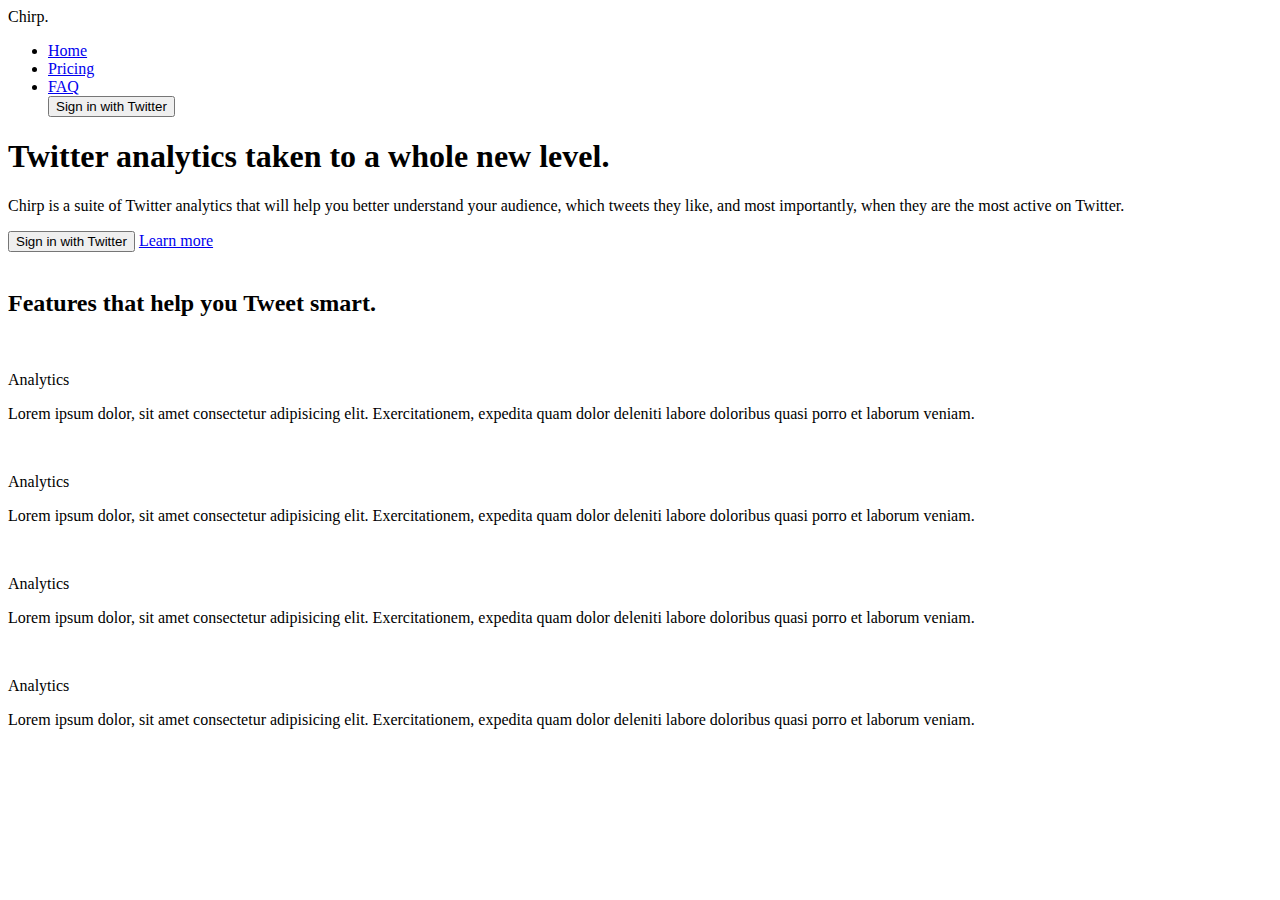
==== index.html @ ccde7029 "Added base html for header and first few sections." ====
<!DOCTYPE html>
<html lang="en">
  <head>
    <meta charset="UTF-8" />
    <meta http-equiv="X-UA-Compatible" content="IE=edge" />
    <meta name="viewport" content="width=device-width, initial-scale=1.0" />
    <title>Chirp</title>
  </head>
  <div>Chirp.</div>
  <header>
    <nav>
      <ul>
        <li><a href="#">Home</a></li>
        <li><a href="#">Pricing</a></li>
        <li><a href="#">FAQ</a></li>
        <button>Sign in with Twitter</button>
      </ul>
    </nav>
  </header>
  <body>
    <section>
      <div>
        <h1>Twitter analytics taken to a whole new level.</h1>
        <p>
          Chirp is a suite of Twitter analytics that will help you better
          understand your audience, which tweets they like, and most
          importantly, when they are the most active on Twitter.
        </p>
        <button>Sign in with Twitter</button>
        <a href="#">Learn more</a>
      </div>
      <img src="" alt="" />
    </section>
    <section>
      <h2>Features that help you Tweet smart.</h2>
      <div>
        <div>
          <img src="" alt="" />
          <p>Analytics</p>
          <p>
            Lorem ipsum dolor, sit amet consectetur adipisicing elit.
            Exercitationem, expedita quam dolor deleniti labore doloribus quasi
            porro et laborum veniam.
          </p>
        </div>
        <div>
          <img src="" alt="" />
          <p>Analytics</p>
          <p>
            Lorem ipsum dolor, sit amet consectetur adipisicing elit.
            Exercitationem, expedita quam dolor deleniti labore doloribus quasi
            porro et laborum veniam.
          </p>
        </div>
        <div>
          <img src="" alt="" />
          <p>Analytics</p>
          <p>
            Lorem ipsum dolor, sit amet consectetur adipisicing elit.
            Exercitationem, expedita quam dolor deleniti labore doloribus quasi
            porro et laborum veniam.
          </p>
        </div>
        <div>
          <img src="" alt="" />
          <p>Analytics</p>
          <p>
            Lorem ipsum dolor, sit amet consectetur adipisicing elit.
            Exercitationem, expedita quam dolor deleniti labore doloribus quasi
            porro et laborum veniam.
          </p>
        </div>
      </div>
    </section>
  </body>
</html>
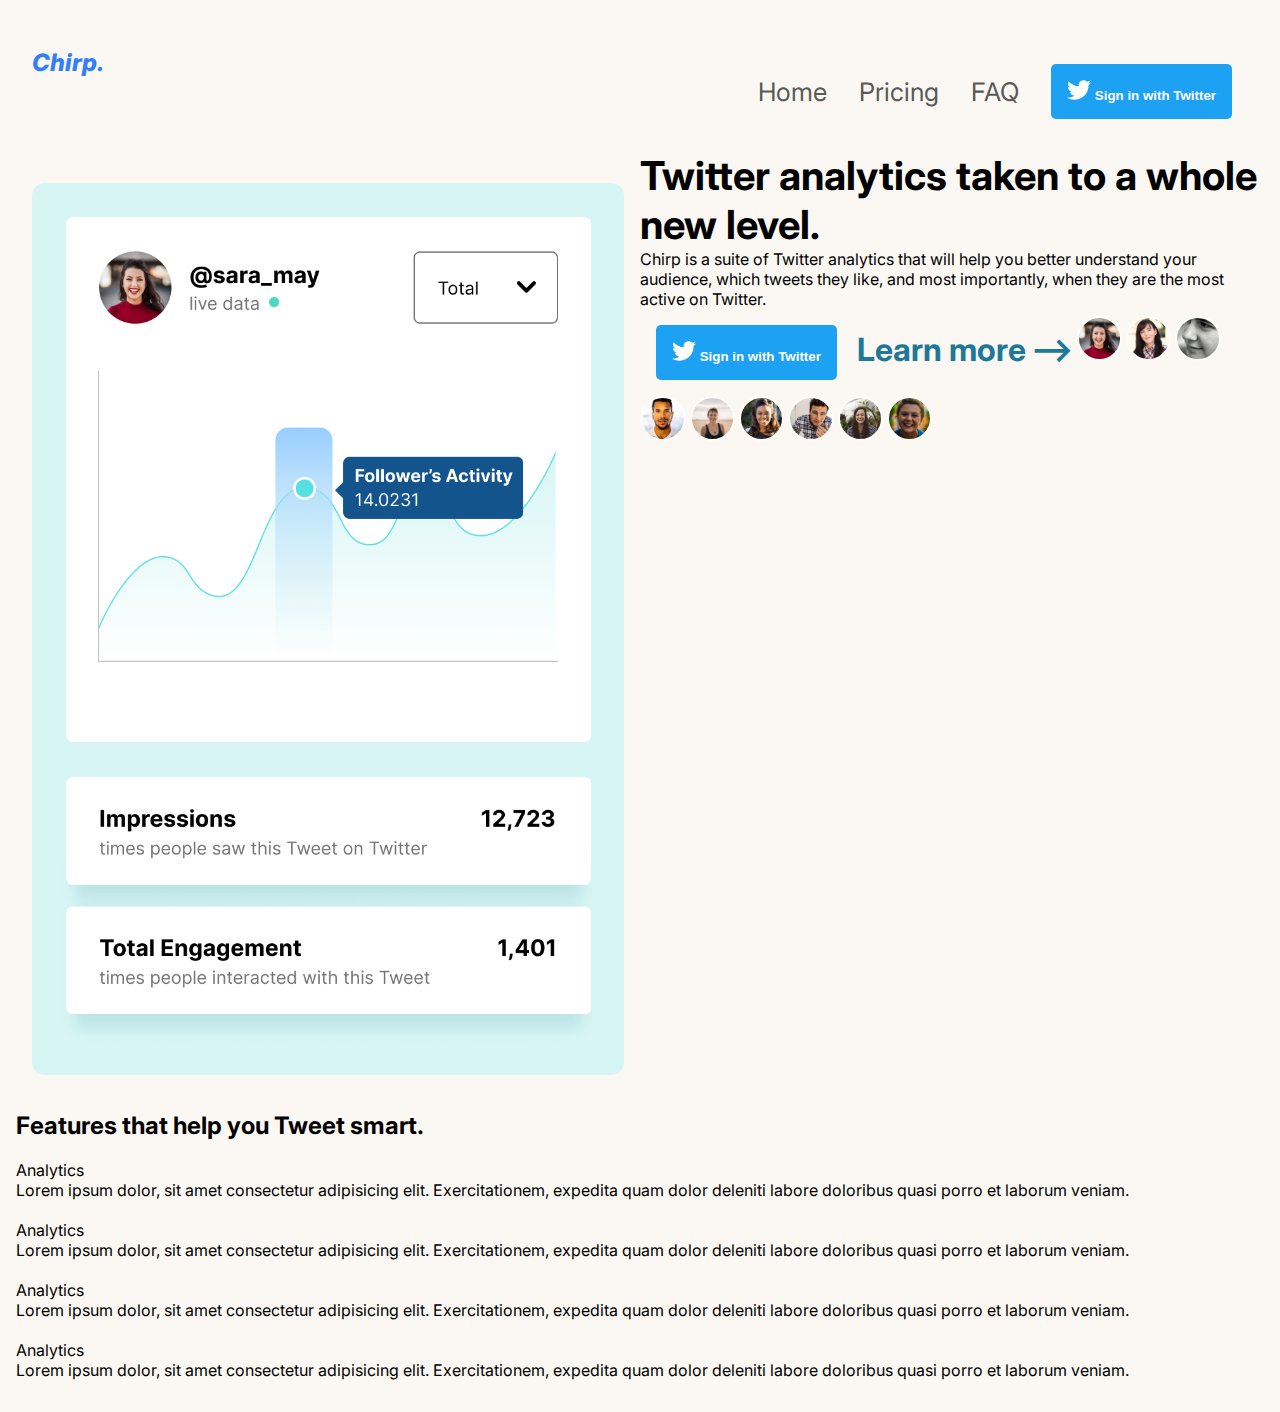
==== commit 362a3c43: "Added collapsible nav bar and some styling." ====
--- a/index.html
+++ b/index.html
@@ -5,31 +5,61 @@
     <meta http-equiv="X-UA-Compatible" content="IE=edge" />
     <meta name="viewport" content="width=device-width, initial-scale=1.0" />
     <title>Chirp</title>
+    <link rel="stylesheet" href="styles.css" />
+    <link rel="preconnect" href="https://fonts.googleapis.com" />
+    <link rel="preconnect" href="https://fonts.gstatic.com" crossorigin />
+    <link
+      href="https://fonts.googleapis.com/css2?family=Inter:wght@400;500;600&display=swap"
+      rel="stylesheet"
+    />
   </head>
-  <div>Chirp.</div>
-  <header>
-    <nav>
-      <ul>
-        <li><a href="#">Home</a></li>
-        <li><a href="#">Pricing</a></li>
-        <li><a href="#">FAQ</a></li>
-        <button>Sign in with Twitter</button>
-      </ul>
-    </nav>
-  </header>
   <body>
+    <header>
+      <nav class="nav collapsible">
+        <a class="nav__brand" href="/">Chirp.</a>
+        <svg class="icon nav__toggler">
+          <use xlink:href="images/sprite.svg#Hamburger Menu"></use>
+        </svg>
+        <ul class="list nav__list collapsible__content">
+          <li class="nav__item"><a href="#">Home</a></li>
+          <li class="nav__item"><a href="#">Pricing</a></li>
+          <li class="nav__item"><a href="#">FAQ</a></li>
+          <button class="btn">
+            <img src="images/Twitter.svg" alt="" /> Sign in with Twitter
+          </button>       
+      </nav>
+    </header>
     <section>
-      <div>
-        <h1>Twitter analytics taken to a whole new level.</h1>
-        <p>
-          Chirp is a suite of Twitter analytics that will help you better
-          understand your audience, which tweets they like, and most
-          importantly, when they are the most active on Twitter.
-        </p>
-        <button>Sign in with Twitter</button>
-        <a href="#">Learn more</a>
+      <div class="container grid grid--1x2">
+        <div>
+          <img
+            class="hero__image"
+            src="images/Hero Image (Desktop View).png"
+            alt=""
+          />
+        </div>
+        <div>
+          <h1>Twitter analytics taken to a whole new level.</h1>
+          <p>
+            Chirp is a suite of Twitter analytics that will help you better
+            understand your audience, which tweets they like, and most
+            importantly, when they are the most active on Twitter.
+          </p>
+          <button class="btn">
+            <img src="images/Twitter.svg" alt="" /> Sign in with Twitter
+          </button>
+          <a class="link-arrow" href="#">Learn more</a>
+          <img src="images/userAvatar01.svg" alt="">
+          <img src="images/userAvatar02.svg" alt="">
+          <img src="images/userAvatar03.svg" alt="">
+          <img src="images/userAvatar04.svg" alt="">
+          <img src="images/userAvatar05.svg" alt="">
+          <img src="images/userAvatar06.svg" alt="">
+          <img src="images/userAvatar07.svg" alt="">
+          <img src="images/userAvatar08.svg" alt="">
+          <img src="images/userAvatar09.svg" alt="">
+        </div>
       </div>
-      <img src="" alt="" />
     </section>
     <section>
       <h2>Features that help you Tweet smart.</h2>
@@ -72,5 +102,6 @@
         </div>
       </div>
     </section>
+    <script src="main.js"></script>
   </body>
 </html>
--- a/styles.css
+++ b/styles.css
@@ -0,0 +1,156 @@
+* {
+  margin: 0;
+  padding: 0;
+  box-sizing: border-box;
+}
+
+body {
+  font-family: 'Inter', sans-serif;
+  margin: 2rem 1rem;
+  background: #fbf8f3;
+}
+
+h1 {
+  font-size: 2.5rem;
+}
+
+a {
+  text-decoration: none;
+}
+
+.list {
+  list-style: none;
+}
+
+.btn {
+  border-radius: 5px;
+  border: 0;
+  cursor: pointer;
+  font-weight: 600;
+  margin: 1rem;
+  /* outline: 0; */
+  padding: 1rem;
+  /* text-align: center; */
+  background: #1da1f2;
+  color: white;
+  text-align: center;
+}
+
+.icon {
+  width: 40px;
+  height: 40px;
+}
+
+
+.grid {
+  display: grid;
+}
+
+@media screen and (min-width: 768px) {
+  .grid--1x2 {
+    grid-template-columns: repeat(2, 1fr);
+  }
+}
+
+@media screen and (min-width: 1024px) {
+  .grid--1x3 {
+    grid-template-columns: repeat(3, 1fr);
+  }
+}
+
+.nav {
+  display: flex;
+  justify-content: space-between;
+  flex-wrap: wrap;
+  padding: 1rem;
+}
+
+.nav__brand {
+  color: #3180f5;
+  font-style: oblique;
+  font-size: 1.5rem;
+  font-weight: 800;
+}
+
+.nav__list {
+  width: 100%;
+  margin: 0;
+  align-items: center;
+}
+
+.nav__item {
+  padding: 1rem;
+  border-bottom: 1px solid #595959;
+}
+
+.nav__item > a {
+  color: #595959;
+  transition: color 0.3s;
+}
+
+.nav__item > a:hover {
+  color: #000;
+}
+
+.nav__toggler {
+  transition: box-shadow 0.15s;
+  cursor: pointer;
+}
+
+/* .nav.collapsible--expanded .nav__toggler {
+  opacity: 1;
+  box-shadow: 0 0 0 3px #3180f5;
+  border-radius: 5px;
+} */
+
+.collapsible__content {
+  max-height: 0;
+  overflow: hidden;
+  opacity: 0;
+  transition: all 0.3s;
+}
+
+.collapsible--expanded .collapsible__content {
+  max-height: 100vh;
+  opacity: 1;
+}
+
+@media screen and (min-width: 768px) {
+  .nav__toggler {
+    display: none;
+  }
+
+  .nav__list {
+    width: auto;
+    display: flex;
+    font-size: 1.6rem;
+    max-height: 100%;
+    opacity: 1;
+  }
+
+  .nav__item {
+    border: 0;
+  }
+}
+
+.hero__image {
+  width: 100%;
+  margin: auto;
+  padding: 2rem 1rem;
+}
+
+.link-arrow {
+  color: #1f7898;
+  font-size: 2rem;
+  font-weight: bold;
+}
+
+.link-arrow::after {
+  content: "-->";
+  margin-left: 5px;
+  transition: margin 0.15s;
+}
+
+.link-arrow:hover::after {
+  margin-left: 10px;
+}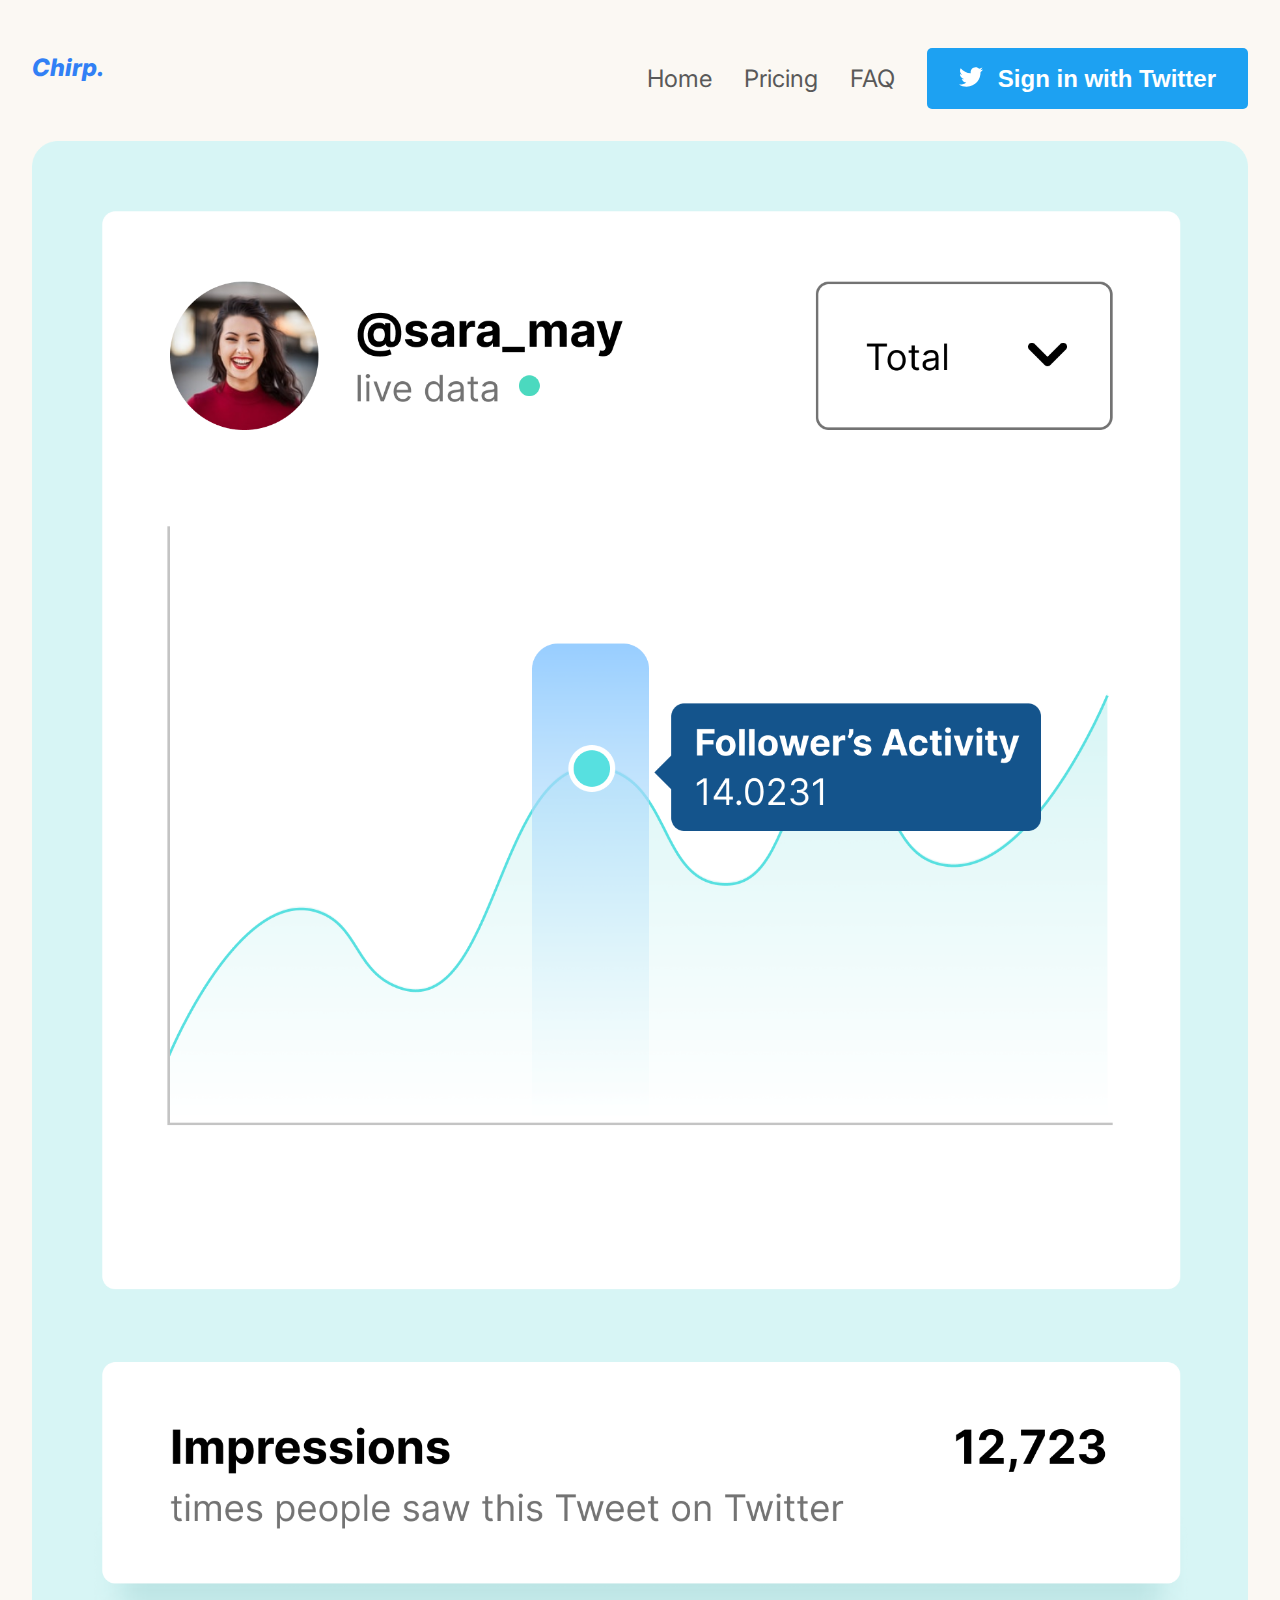
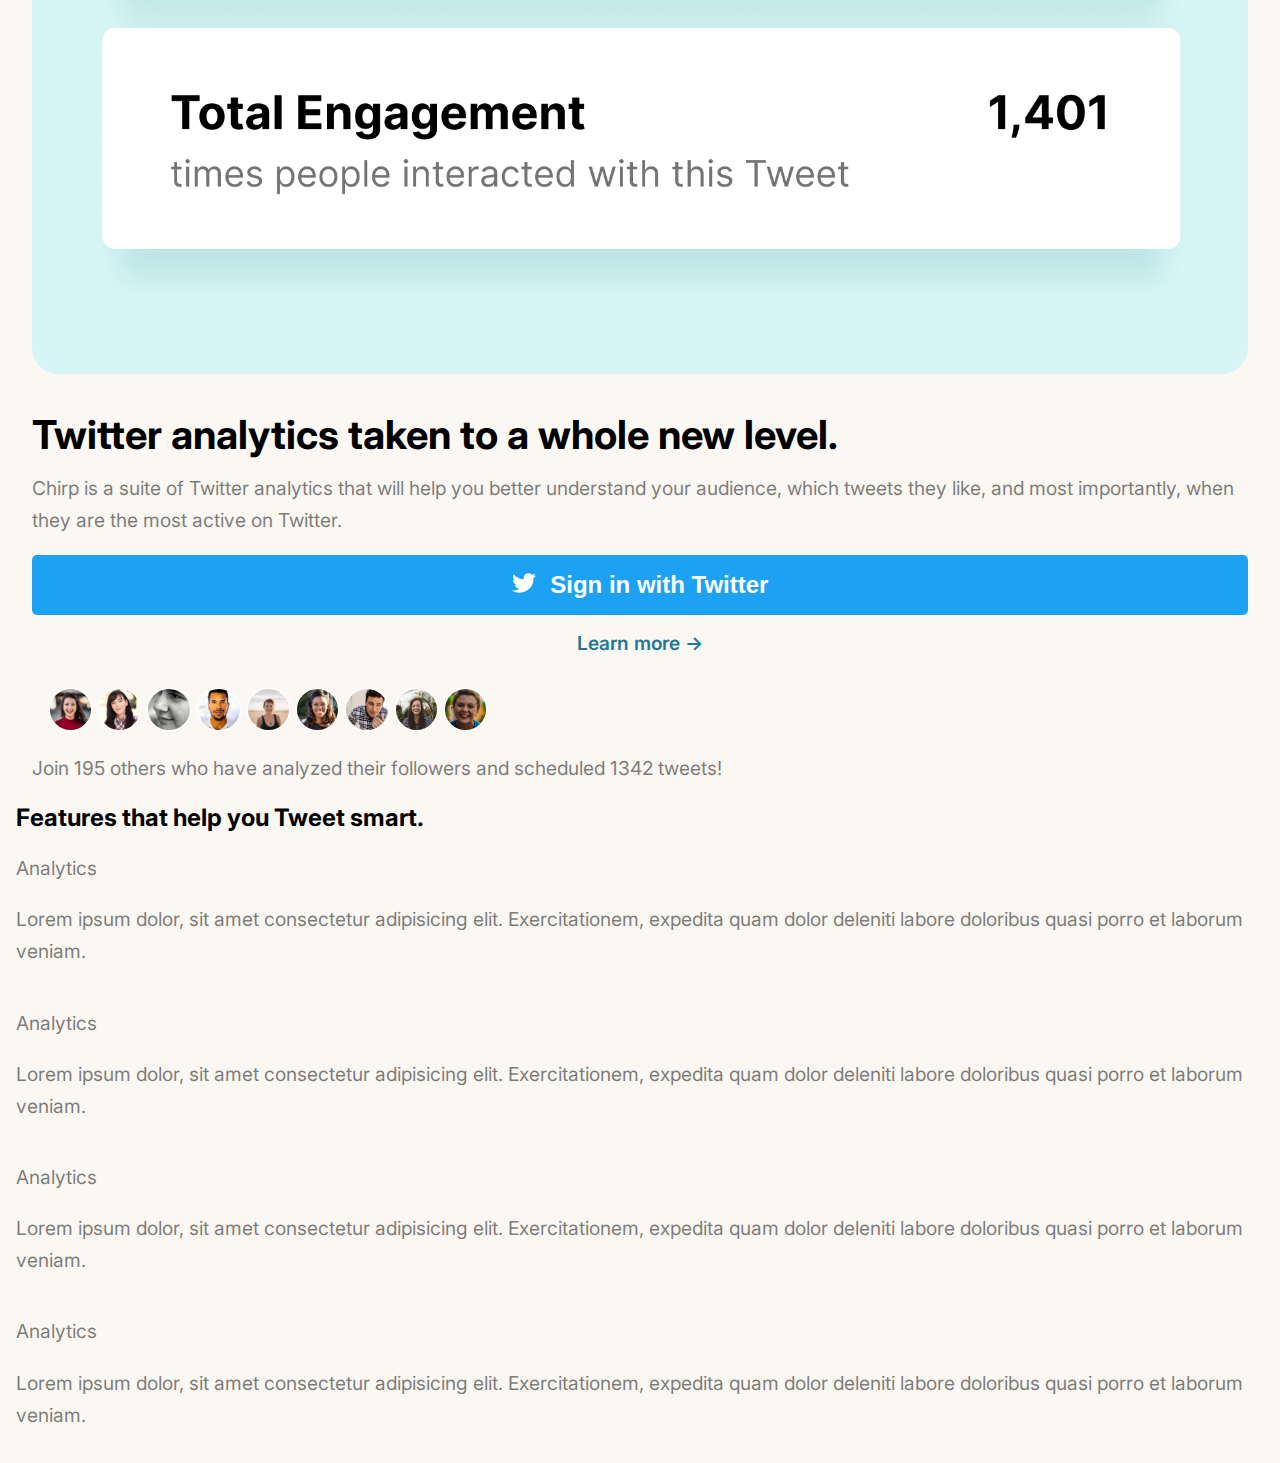
==== commit 8c1d1235: "first mobile sections" ====
--- a/index.html
+++ b/index.html
@@ -6,6 +6,7 @@
     <meta name="viewport" content="width=device-width, initial-scale=1.0" />
     <title>Chirp</title>
     <link rel="stylesheet" href="styles.css" />
+    <!-- <link rel="stylesheet" href="normalize.css"> -->
     <link rel="preconnect" href="https://fonts.googleapis.com" />
     <link rel="preconnect" href="https://fonts.gstatic.com" crossorigin />
     <link
@@ -24,41 +25,48 @@
           <li class="nav__item"><a href="#">Home</a></li>
           <li class="nav__item"><a href="#">Pricing</a></li>
           <li class="nav__item"><a href="#">FAQ</a></li>
-          <button class="btn">
-            <img src="images/Twitter.svg" alt="" /> Sign in with Twitter
-          </button>       
+          <button class="btn nav__button">
+            <img class="twitter__icon" src="images/Twitter.svg" alt="" />
+            Sign in with Twitter
+          </button>
+        </ul>
       </nav>
     </header>
     <section>
-      <div class="container grid grid--1x2">
-        <div>
+      <div class="container">
           <img
             class="hero__image"
             src="images/Hero Image (Desktop View).png"
             alt=""
           />
+        <h1 class="block__header">
+          Twitter analytics taken to a whole new level.
+        </h1>
+        <p>
+          Chirp is a suite of Twitter analytics that will help you better
+          understand your audience, which tweets they like, and most
+          importantly, when they are the most active on Twitter.
+        </p>
+        <button class="btn hero__button">
+          <img class="twitter__icon" src="images/Twitter.svg" alt="" /> Sign
+          in with Twitter
+        </button>
+        <a class="link-arrow" href="#">Learn more</a>
+        <div class="container">
+          <img src="images/userAvatar01.svg" alt="" />
+          <img src="images/userAvatar02.svg" alt="" />
+          <img src="images/userAvatar03.svg" alt="" />
+          <img src="images/userAvatar04.svg" alt="" />
+          <img src="images/userAvatar05.svg" alt="" />
+          <img src="images/userAvatar06.svg" alt="" />
+          <img src="images/userAvatar07.svg" alt="" />
+          <img src="images/userAvatar08.svg" alt="" />
+          <img src="images/userAvatar09.svg" alt="" />
         </div>
-        <div>
-          <h1>Twitter analytics taken to a whole new level.</h1>
-          <p>
-            Chirp is a suite of Twitter analytics that will help you better
-            understand your audience, which tweets they like, and most
-            importantly, when they are the most active on Twitter.
-          </p>
-          <button class="btn">
-            <img src="images/Twitter.svg" alt="" /> Sign in with Twitter
-          </button>
-          <a class="link-arrow" href="#">Learn more</a>
-          <img src="images/userAvatar01.svg" alt="">
-          <img src="images/userAvatar02.svg" alt="">
-          <img src="images/userAvatar03.svg" alt="">
-          <img src="images/userAvatar04.svg" alt="">
-          <img src="images/userAvatar05.svg" alt="">
-          <img src="images/userAvatar06.svg" alt="">
-          <img src="images/userAvatar07.svg" alt="">
-          <img src="images/userAvatar08.svg" alt="">
-          <img src="images/userAvatar09.svg" alt="">
-        </div>
+        <p>
+          Join 195 others who have analyzed their followers and scheduled 1342
+          tweets!
+        </p>
       </div>
     </section>
     <section>
--- a/styles.css
+++ b/styles.css
@@ -5,35 +5,55 @@
 }
 
 body {
-  font-family: 'Inter', sans-serif;
+  font-family: "Inter", sans-serif;
   margin: 2rem 1rem;
   background: #fbf8f3;
-}
-
-h1 {
-  font-size: 2.5rem;
 }
 
 a {
   text-decoration: none;
 }
 
-.list {
+li {
   list-style: none;
 }
+
+h1 {
+  font-size: 2.5rem;
+  margin: 2rem 0 0.8rem 0;
+}
+
+p {
+  font-size: 1.2rem;
+  line-height: 2rem;
+  opacity: 0.5;
+  margin-bottom: 1.2rem;
+}
+
 
 .btn {
   border-radius: 5px;
   border: 0;
   cursor: pointer;
   font-weight: 600;
-  margin: 1rem;
-  /* outline: 0; */
-  padding: 1rem;
-  /* text-align: center; */
+  padding: 1rem 2rem;
+  justify-self: center;
   background: #1da1f2;
   color: white;
-  text-align: center;
+  font-size: 1.5rem;
+}
+
+.nav__button {
+  margin: 2rem 0 0 0;
+}
+
+.hero__button {
+  width: 100%;
+  margin: 0 auto 1rem;
+}
+
+.twitter__icon {
+  margin-right: 0.5rem;
 }
 
 .icon {
@@ -41,12 +61,11 @@
   height: 40px;
 }
 
-
 .grid {
   display: grid;
 }
 
-@media screen and (min-width: 768px) {
+@media screen and (min-width: 770px) {
   .grid--1x2 {
     grid-template-columns: repeat(2, 1fr);
   }
@@ -62,23 +81,25 @@
   display: flex;
   justify-content: space-between;
   flex-wrap: wrap;
-  padding: 1rem;
+  padding: 1rem 1rem 0 1rem;
 }
 
 .nav__brand {
   color: #3180f5;
+  padding: 0.3rem 0rem;
   font-style: oblique;
   font-size: 1.5rem;
   font-weight: 800;
+  /* text-align: center; */
 }
 
 .nav__list {
   width: 100%;
-  margin: 0;
-  align-items: center;
+  text-align: center;
 }
 
 .nav__item {
+  font-size: 1.5rem;
   padding: 1rem;
   border-bottom: 1px solid #595959;
 }
@@ -95,13 +116,14 @@
 .nav__toggler {
   transition: box-shadow 0.15s;
   cursor: pointer;
+  margin-bottom: 1rem;
 }
 
-/* .nav.collapsible--expanded .nav__toggler {
+.nav.collapsible--expanded .nav__toggler {
   opacity: 1;
   box-shadow: 0 0 0 3px #3180f5;
   border-radius: 5px;
-} */
+}
 
 .collapsible__content {
   max-height: 0;
@@ -115,7 +137,11 @@
   opacity: 1;
 }
 
-@media screen and (min-width: 768px) {
+@media screen and (min-width: 800px) {
+  .nav__brand {
+    display: flex;
+  }
+
   .nav__toggler {
     display: none;
   }
@@ -131,26 +157,38 @@
   .nav__item {
     border: 0;
   }
+
+  .nav__button {
+    margin: 0 0 0 1rem;
+  }
+
 }
 
 .hero__image {
   width: 100%;
   margin: auto;
-  padding: 2rem 1rem;
+  /* padding: 1rem 0; */
 }
 
 .link-arrow {
+  display: block;
+  text-align: center;
+  margin-bottom: 2rem;
   color: #1f7898;
-  font-size: 2rem;
-  font-weight: bold;
+  font-size: 1.2rem;
+  font-weight: 600;
 }
 
 .link-arrow::after {
-  content: "-->";
+  content: "->";
   margin-left: 5px;
   transition: margin 0.15s;
 }
 
 .link-arrow:hover::after {
   margin-left: 10px;
+}
+
+.container {
+  margin: 2rem 1rem 1rem 1rem;
 }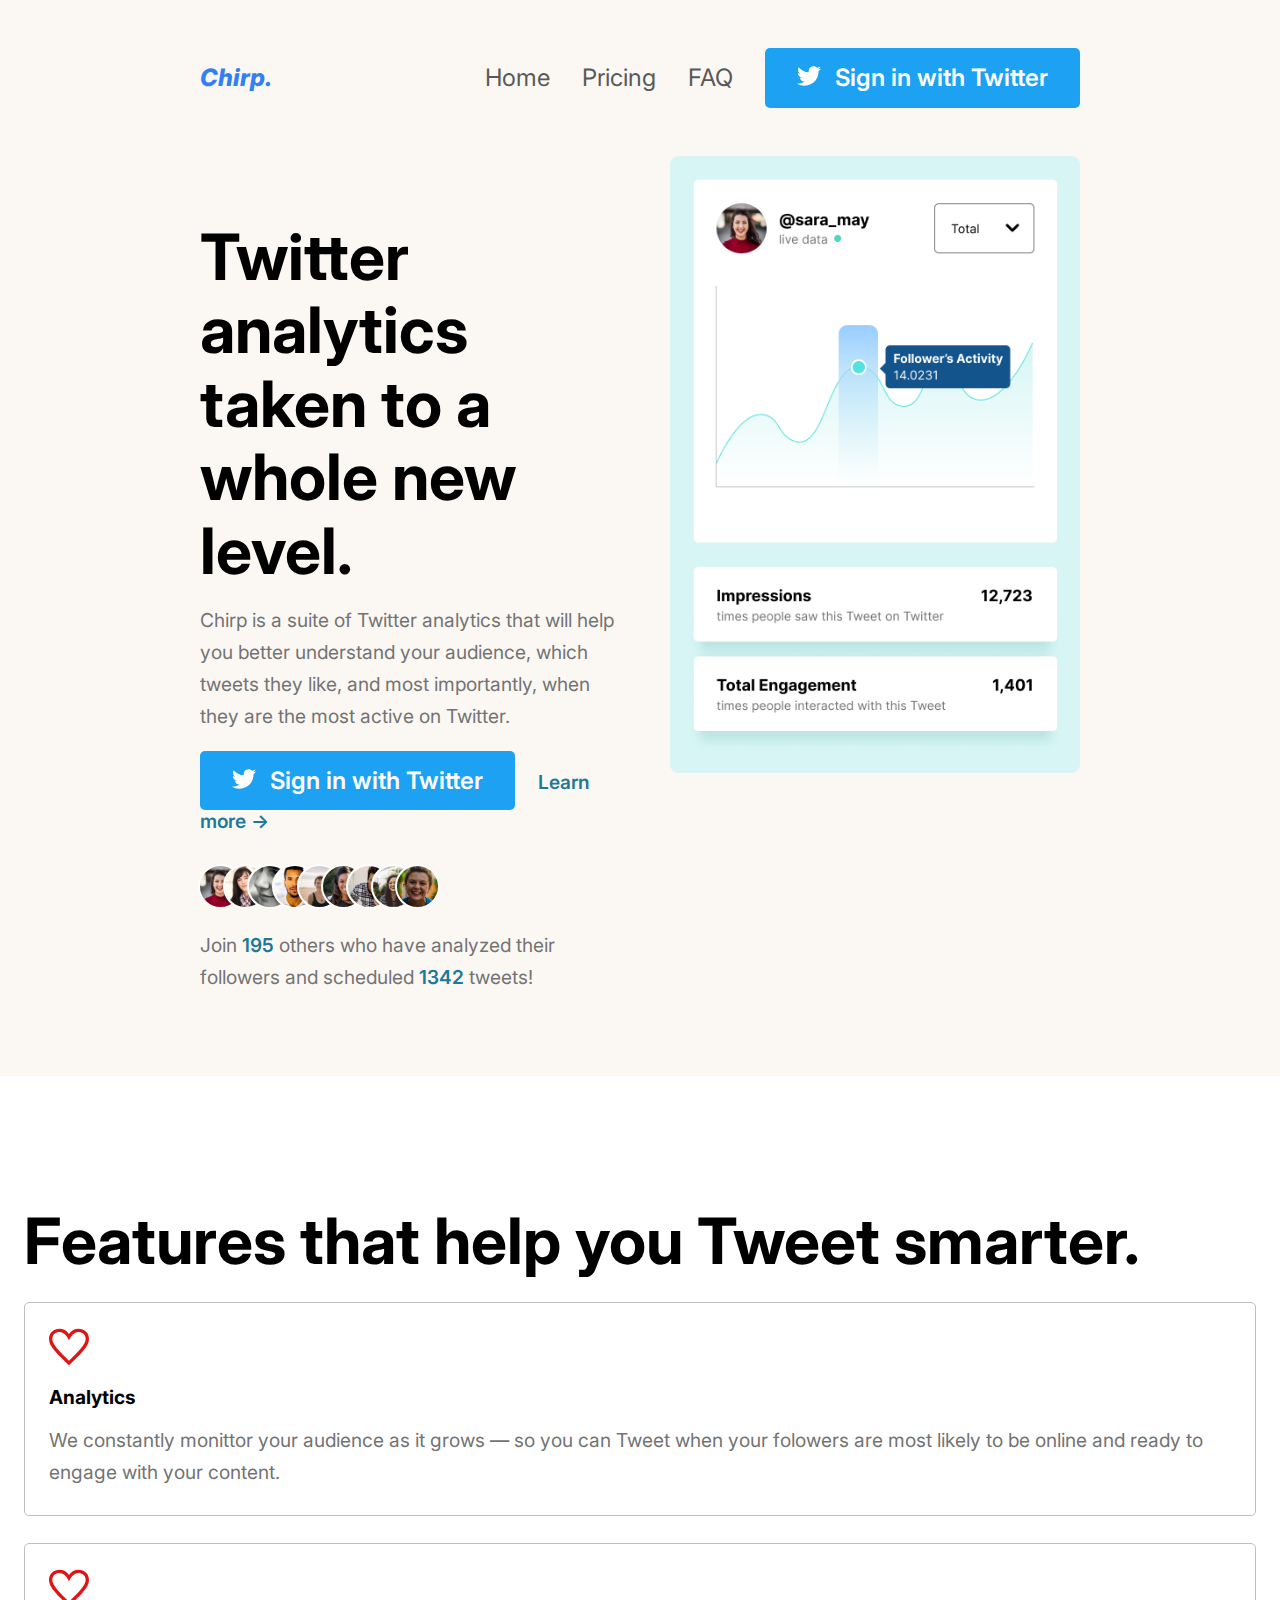
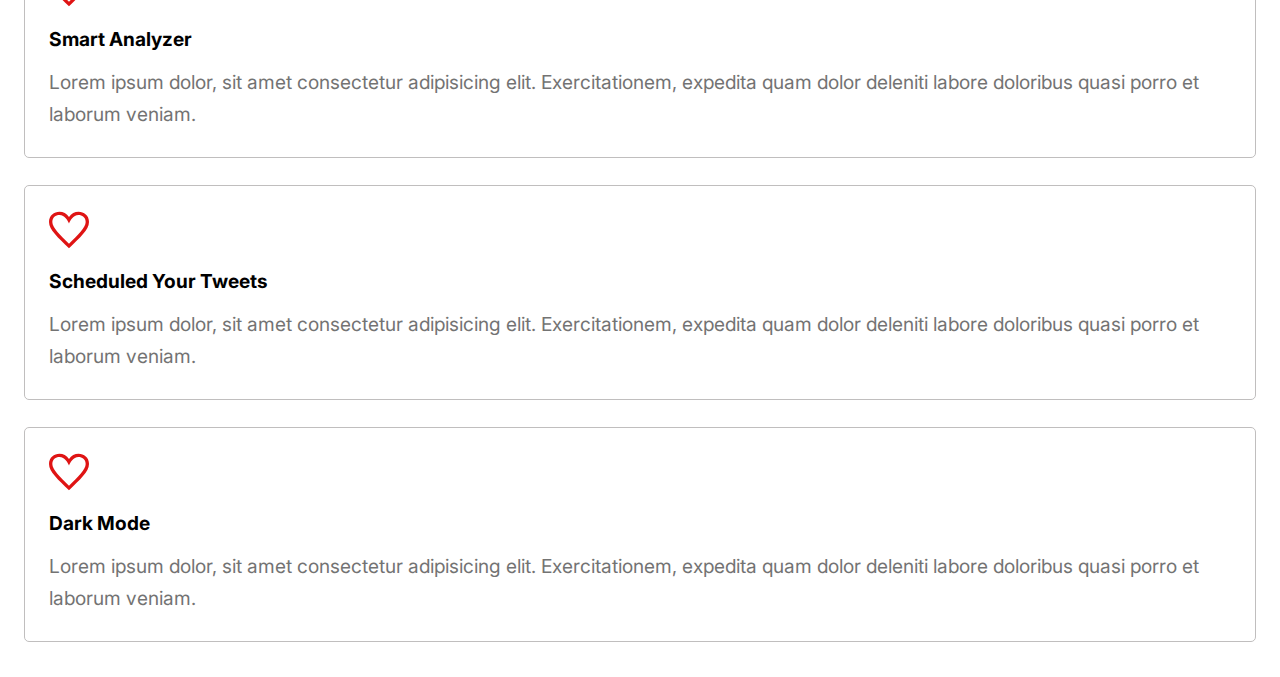
==== commit 14bfd13d: "updated desktop version" ====
--- a/index.html
+++ b/index.html
@@ -5,8 +5,8 @@
     <meta http-equiv="X-UA-Compatible" content="IE=edge" />
     <meta name="viewport" content="width=device-width, initial-scale=1.0" />
     <title>Chirp</title>
+    <link rel="stylesheet" href="normalize.css" />
     <link rel="stylesheet" href="styles.css" />
-    <!-- <link rel="stylesheet" href="normalize.css"> -->
     <link rel="preconnect" href="https://fonts.googleapis.com" />
     <link rel="preconnect" href="https://fonts.gstatic.com" crossorigin />
     <link
@@ -33,80 +33,83 @@
       </nav>
     </header>
     <section>
-      <div class="container">
-          <img
-            class="hero__image"
-            src="images/Hero Image (Desktop View).png"
-            alt=""
-          />
-        <h1 class="block__header">
-          Twitter analytics taken to a whole new level.
-        </h1>
-        <p>
-          Chirp is a suite of Twitter analytics that will help you better
-          understand your audience, which tweets they like, and most
-          importantly, when they are the most active on Twitter.
-        </p>
-        <button class="btn hero__button">
-          <img class="twitter__icon" src="images/Twitter.svg" alt="" /> Sign
-          in with Twitter
-        </button>
-        <a class="link-arrow" href="#">Learn more</a>
-        <div class="container">
-          <img src="images/userAvatar01.svg" alt="" />
-          <img src="images/userAvatar02.svg" alt="" />
-          <img src="images/userAvatar03.svg" alt="" />
-          <img src="images/userAvatar04.svg" alt="" />
-          <img src="images/userAvatar05.svg" alt="" />
-          <img src="images/userAvatar06.svg" alt="" />
-          <img src="images/userAvatar07.svg" alt="" />
-          <img src="images/userAvatar08.svg" alt="" />
-          <img src="images/userAvatar09.svg" alt="" />
+      <div class="container grid grid--1x2">
+        <img
+          class="hero__image"
+          src="images/Hero Image (Desktop View).png"
+          alt=""
+        />
+        <div class="features__text">
+          <h1>Twitter analytics taken to a whole new level.</h1>
+          <p>
+            Chirp is a suite of Twitter analytics that will help you better
+            understand your audience, which tweets they like, and most
+            importantly, when they are the most active on Twitter.
+          </p>
+          <button class="btn hero__button">
+            <img class="twitter__icon" src="images/Twitter.svg" alt="" /> Sign in
+            with Twitter
+          </button>
+          <a class="link-arrow" href="#">Learn more</a>
+          <div class="image__stack">
+            <div><img src="images/userAvatar01.svg" alt="" /></div>
+            <div><img src="images/userAvatar02.svg" alt="" /></div>
+            <div><img src="images/userAvatar03.svg" alt="" /></div>
+            <div><img src="images/userAvatar04.svg" alt="" /></div>
+            <div><img src="images/userAvatar05.svg" alt="" /></div>
+            <div><img src="images/userAvatar06.svg" alt="" /></div>
+            <div><img src="images/userAvatar07.svg" alt="" /></div>
+            <div><img src="images/userAvatar08.svg" alt="" /></div>
+            <div><img src="images/userAvatar09.svg" alt="" /></div>
+          </div>
+          <p>
+            Join <span id="bold-color">195</span> others who have analyzed their
+            followers and scheduled <span id="bold-color">1342</span>
+            tweets!
+          </p>
         </div>
-        <p>
-          Join 195 others who have analyzed their followers and scheduled 1342
-          tweets!
-        </p>
       </div>
     </section>
     <section>
-      <h2>Features that help you Tweet smart.</h2>
-      <div>
-        <div>
-          <img src="" alt="" />
-          <p>Analytics</p>
-          <p>
-            Lorem ipsum dolor, sit amet consectetur adipisicing elit.
-            Exercitationem, expedita quam dolor deleniti labore doloribus quasi
-            porro et laborum veniam.
-          </p>
-        </div>
-        <div>
-          <img src="" alt="" />
-          <p>Analytics</p>
-          <p>
-            Lorem ipsum dolor, sit amet consectetur adipisicing elit.
-            Exercitationem, expedita quam dolor deleniti labore doloribus quasi
-            porro et laborum veniam.
-          </p>
-        </div>
-        <div>
-          <img src="" alt="" />
-          <p>Analytics</p>
-          <p>
-            Lorem ipsum dolor, sit amet consectetur adipisicing elit.
-            Exercitationem, expedita quam dolor deleniti labore doloribus quasi
-            porro et laborum veniam.
-          </p>
-        </div>
-        <div>
-          <img src="" alt="" />
-          <p>Analytics</p>
-          <p>
-            Lorem ipsum dolor, sit amet consectetur adipisicing elit.
-            Exercitationem, expedita quam dolor deleniti labore doloribus quasi
-            porro et laborum veniam.
-          </p>
+      <div class="block--white">
+        <div class="container features__grid">
+          <h1>Features that help you Tweet smarter.</h1>
+          <div class="grid__item">
+            <img class="icon" src="images/Like.svg" alt="" />
+            <h2>Analytics</h2>
+            <p>
+              We constantly monittor your audience as it grows — so you can
+              Tweet when your folowers are most likely to be online and ready to
+              engage with your content.
+            </p>
+          </div>
+          <div class="grid__item">
+            <img class="icon" src="images/Like.svg" alt="" />
+            <h2>Smart Analyzer</h2>
+            <p>
+              Lorem ipsum dolor, sit amet consectetur adipisicing elit.
+              Exercitationem, expedita quam dolor deleniti labore doloribus
+              quasi porro et laborum veniam.
+            </p>
+          </div>
+          <div class="grid__item">
+            <img class="icon" src="images/Like.svg" alt="" />
+            <h2>Scheduled Your Tweets</h2>
+            <p>
+              Lorem ipsum dolor, sit amet consectetur adipisicing elit.
+              Exercitationem, expedita quam dolor deleniti labore doloribus
+              quasi porro et laborum veniam.
+            </p>
+          </div>
+          <div class="grid__item">
+            <img class="icon" src="images/Like.svg" alt="" />
+            <h2>Dark Mode</h2>
+            <p>
+              Lorem ipsum dolor, sit amet consectetur adipisicing elit.
+              Exercitationem, expedita quam dolor deleniti labore doloribus
+              quasi porro et laborum veniam.
+            </p>
+          </div>
         </div>
       </div>
     </section>
--- a/styles.css
+++ b/styles.css
@@ -6,7 +6,7 @@
 
 body {
   font-family: "Inter", sans-serif;
-  margin: 2rem 1rem;
+  padding: 2rem 1rem;
   background: #fbf8f3;
 }
 
@@ -20,16 +20,78 @@
 
 h1 {
   font-size: 2.5rem;
-  margin: 2rem 0 0.8rem 0;
+}
+
+h2 {
+  font-size: 1.2rem;
+  margin: 1rem 0;
 }
 
 p {
   font-size: 1.2rem;
   line-height: 2rem;
-  opacity: 0.5;
+  color: #737373;
   margin-bottom: 1.2rem;
 }
 
+.nav {
+  display: flex;
+  justify-content: space-between;
+  flex-wrap: wrap;
+  padding: 1rem 0.5rem 0 0.5rem;
+}
+
+.nav__brand {
+  color: #3180f5;
+  padding: 0.3rem 0rem;
+  font-style: oblique;
+  font-size: 1.5rem;
+  font-weight: 800;
+}
+
+.nav__list {
+  width: 100%;
+  text-align: center;
+}
+
+.nav__item {
+  font-size: 1.5rem;
+  padding: 1rem;
+  border-bottom: 1px solid #595959;
+}
+
+.nav__item > a {
+  color: #595959;
+  transition: color 0.3s;
+}
+
+.nav__item > a:hover {
+  color: #000;
+}
+
+.nav__toggler {
+  transition: box-shadow 0.15s;
+  cursor: pointer;
+  margin-bottom: 1rem;
+}
+
+.nav.collapsible--expanded .nav__toggler {
+  opacity: 1;
+  box-shadow: 0 0 0 3px #3180f5;
+  border-radius: 5px;
+}
+
+.collapsible__content {
+  max-height: 0;
+  overflow: hidden;
+  opacity: 0;
+  transition: all 0.3s;
+}
+
+.collapsible--expanded .collapsible__content {
+  max-height: 100vh;
+  opacity: 1;
+}
 
 .btn {
   border-radius: 5px;
@@ -47,11 +109,6 @@
   margin: 2rem 0 0 0;
 }
 
-.hero__button {
-  width: 100%;
-  margin: 0 auto 1rem;
-}
-
 .twitter__icon {
   margin-right: 0.5rem;
 }
@@ -61,85 +118,88 @@
   height: 40px;
 }
 
-.grid {
+.hero__image {
+  width: 100%;
+  margin-bottom: 1rem;
+}
+
+.hero__button {
+  width: 100%;
+}
+
+.link-arrow {
+  display: block;
+  text-align: center;
+  margin: 1.2rem;
+  color: #1f7898;
+  font-size: 1.2rem;
+  font-weight: 600;
+}
+
+.link-arrow::after {
+  content: "->";
+  margin-left: 5px;
+  transition: margin 0.15s;
+}
+
+.link-arrow:hover::after {
+  margin-left: 10px;
+}
+
+.container {
+  margin: 2rem 0.5rem;
+}
+
+.image__stack {
+  display: flex;
+  margin: 2rem 0 1rem 1.2rem;
+}
+
+.image__stack img {
+  margin-left: -1.3rem;
+}
+
+#bold-color {
+  font-weight: 600;
+  color: #1f7898;
+}
+
+.block--white {
+  background: white;
+  position:absolute;
+  left: 0;
+  right: 0;
+}
+
+.features__grid {
   display: grid;
-}
-
-@media screen and (min-width: 770px) {
-  .grid--1x2 {
-    grid-template-columns: repeat(2, 1fr);
-  }
-}
-
-@media screen and (min-width: 1024px) {
-  .grid--1x3 {
-    grid-template-columns: repeat(3, 1fr);
-  }
-}
-
-.nav {
-  display: flex;
-  justify-content: space-between;
-  flex-wrap: wrap;
-  padding: 1rem 1rem 0 1rem;
-}
-
-.nav__brand {
-  color: #3180f5;
-  padding: 0.3rem 0rem;
-  font-style: oblique;
-  font-size: 1.5rem;
-  font-weight: 800;
-  /* text-align: center; */
-}
-
-.nav__list {
-  width: 100%;
-  text-align: center;
-}
-
-.nav__item {
-  font-size: 1.5rem;
-  padding: 1rem;
-  border-bottom: 1px solid #595959;
-}
-
-.nav__item > a {
-  color: #595959;
-  transition: color 0.3s;
-}
-
-.nav__item > a:hover {
-  color: #000;
-}
-
-.nav__toggler {
-  transition: box-shadow 0.15s;
-  cursor: pointer;
-  margin-bottom: 1rem;
-}
-
-.nav.collapsible--expanded .nav__toggler {
-  opacity: 1;
-  box-shadow: 0 0 0 3px #3180f5;
+  margin: 3rem 1.5rem 1rem 1.5rem;
+}
+
+.grid__item {
+  border: 1px solid #c0bebe;
   border-radius: 5px;
-}
-
-.collapsible__content {
-  max-height: 0;
-  overflow: hidden;
-  opacity: 0;
-  transition: all 0.3s;
-}
-
-.collapsible--expanded .collapsible__content {
-  max-height: 100vh;
-  opacity: 1;
+  padding: 1.5rem;
+  padding-bottom: 0.5rem;
+  margin-top: 0.5rem;
+  margin-bottom: 1.2rem;
 }
 
 @media screen and (min-width: 800px) {
+  h1 {
+    margin-top: 5rem;
+    margin-bottom: 1rem;
+    font-size: 4rem;
+
+  }
+
+  body {
+    padding: 2rem 12rem;
+  }
+
   .nav__brand {
     display: flex;
+    padding-top: 1rem;
   }
 
   .nav__toggler {
@@ -159,36 +219,41 @@
   }
 
   .nav__button {
-    margin: 0 0 0 1rem;
-  }
-
-}
-
-.hero__image {
-  width: 100%;
-  margin: auto;
-  /* padding: 1rem 0; */
-}
-
-.link-arrow {
-  display: block;
-  text-align: center;
-  margin-bottom: 2rem;
-  color: #1f7898;
-  font-size: 1.2rem;
-  font-weight: 600;
-}
-
-.link-arrow::after {
-  content: "->";
-  margin-left: 5px;
-  transition: margin 0.15s;
-}
-
-.link-arrow:hover::after {
-  margin-left: 10px;
-}
-
-.container {
-  margin: 2rem 1rem 1rem 1rem;
-}+    margin: 0;
+    margin-left: 1rem;
+  }
+
+  .container {
+    display: grid;
+  }
+
+  .hero__image {
+    margin-top: 1rem;
+    grid-column: 2;
+    width: 32vw;
+    justify-self: right;
+  }
+
+  .grid--1x2 {
+    grid-template-columns: repeat(2, 1fr);
+  }
+
+  .features__text {
+    grid-row-start: 1;
+    padding-right: 1rem;
+  }
+
+  .hero__button {
+    width: auto;
+  }
+
+  .link-arrow {
+    display: inline;
+  }
+
+  .block--white {
+    margin-top: 2rem;
+  }
+  
+}
+
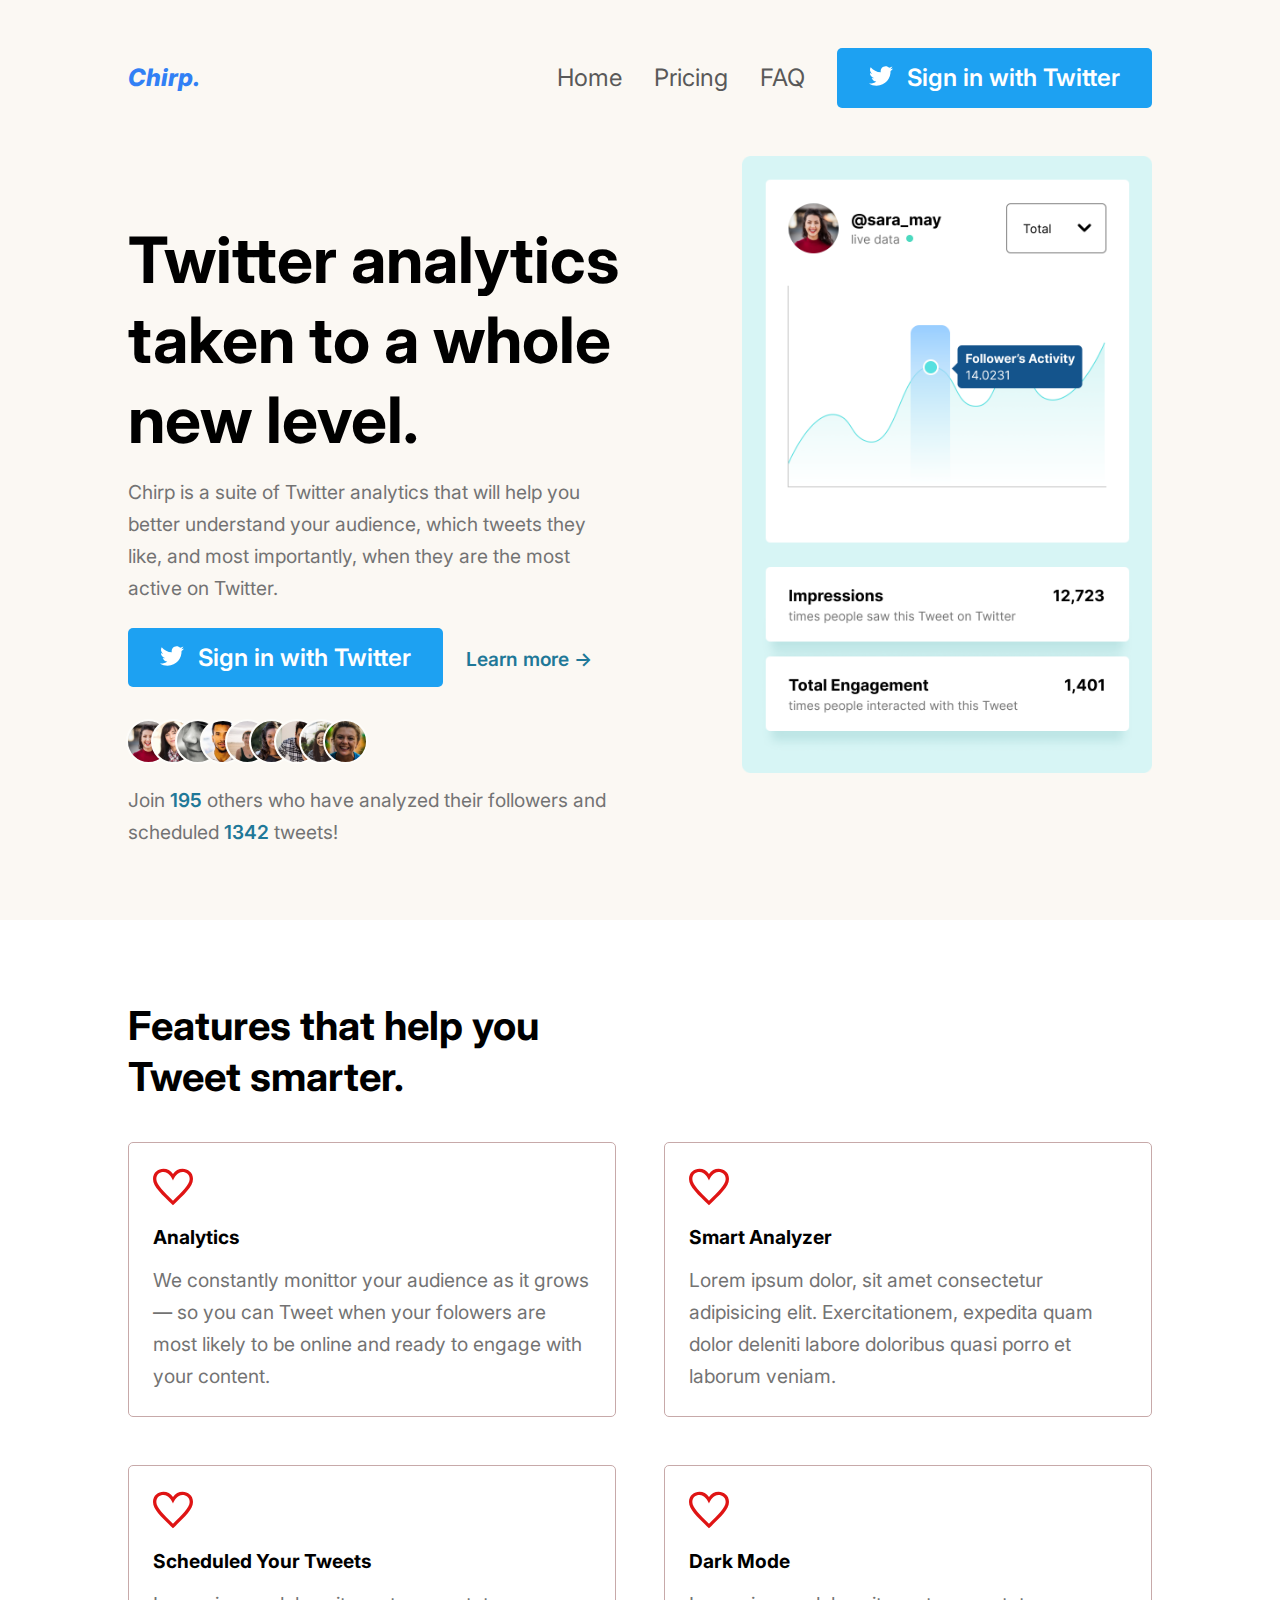
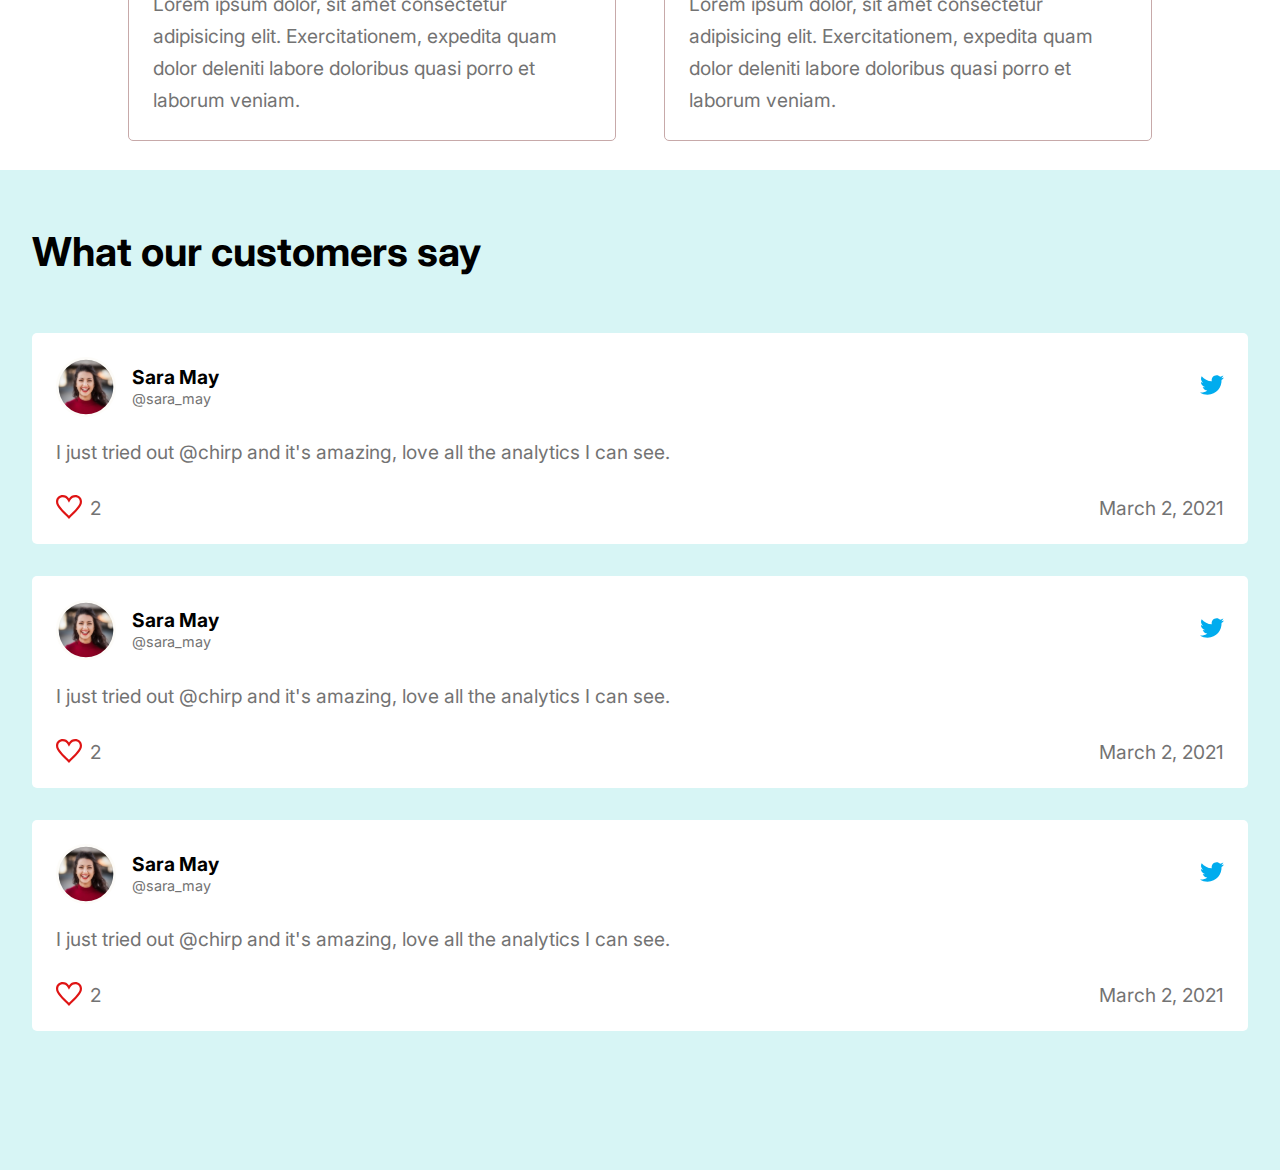
==== commit d8139007: "tweets worked out." ====
--- a/index.html
+++ b/index.html
@@ -33,22 +33,24 @@
       </nav>
     </header>
     <section>
-      <div class="container grid grid--1x2">
+      <div class="container grid--1x2">
         <img
           class="hero__image"
           src="images/Hero Image (Desktop View).png"
           alt=""
         />
-        <div class="features__text">
-          <h1>Twitter analytics taken to a whole new level.</h1>
+        <div class="hero__text">
+          <h1 class="hero__heading">
+            Twitter analytics taken to a whole new level.
+          </h1>
           <p>
             Chirp is a suite of Twitter analytics that will help you better
             understand your audience, which tweets they like, and most
             importantly, when they are the most active on Twitter.
           </p>
           <button class="btn hero__button">
-            <img class="twitter__icon" src="images/Twitter.svg" alt="" /> Sign in
-            with Twitter
+            <img class="twitter__icon" src="images/Twitter.svg" alt="" /> Sign
+            in with Twitter
           </button>
           <a class="link-arrow" href="#">Learn more</a>
           <div class="image__stack">
@@ -72,8 +74,8 @@
     </section>
     <section>
       <div class="block--white">
-        <div class="container features__grid">
-          <h1>Features that help you Tweet smarter.</h1>
+        <h1 class="features__heading">Features that help you Tweet smarter.</h1>
+        <div class="container features__grid grid--2x2">
           <div class="grid__item">
             <img class="icon" src="images/Like.svg" alt="" />
             <h2>Analytics</h2>
@@ -113,6 +115,69 @@
         </div>
       </div>
     </section>
+    <section>
+      <div class="block--blue">
+        <h1 class="quotes__heading">What our customers say</h1>
+        <div class="quotes__grid grid--1x3">
+          <div class="tweet__card">
+            <div class="tweet__profile">
+              <img class="tweet__avatar" src="images/userAvatar01.svg" alt="">
+              <aside class="tweet__names">
+                <p class="tweet__name"><b>Sara May</b></p>
+                <p class="tweet__handle">@sara_may</p>
+              </aside>
+              <div class="icon__box"><img class="twitter__icon tweet__icon" src="images/Twitter (Blue).svg" alt="" /></div>
+            </div>
+            <p class="tweet__text">
+              I just tried out @chirp and it's amazing, love all the analytics I can
+              see.
+            </p>
+            <footer>
+              <img class="icon like__icon" src="images/Like.svg" alt="" />
+              <p class="like__count">2</p><span class="tweet__date">March 2, 2021</span>
+            </footer>
+          </div>
+          <div class="tweet__card">
+            <div class="tweet__profile">
+              <img class="tweet__avatar" src="images/userAvatar01.svg" alt="">
+              <aside class="tweet__names">
+                <p class="tweet__name"><b>Sara May</b></p>
+                <p class="tweet__handle">@sara_may</p>
+              </aside>
+              <div class="icon__box"><img class="twitter__icon tweet__icon" src="images/Twitter (Blue).svg" alt="" /></div>
+            </div>
+            <p class="tweet__text">
+              I just tried out @chirp and it's amazing, love all the analytics I can
+              see.
+            </p>
+            <footer>
+              <img class="icon like__icon" src="images/Like.svg" alt="" />
+              <p class="like__count">2</p><span class="tweet__date">March 2, 2021</span>
+            </footer>
+          </div>
+          <div class="tweet__card">
+            <div class="tweet__profile">
+              <img class="tweet__avatar" src="images/userAvatar01.svg" alt="">
+              <aside class="tweet__names">
+                <p class="tweet__name"><b>Sara May</b></p>
+                <p class="tweet__handle">@sara_may</p>
+              </aside>
+              <div class="icon__box"><img class="twitter__icon tweet__icon" src="images/Twitter (Blue).svg" alt="" /></div>
+            </div>
+            <p class="tweet__text">
+              I just tried out @chirp and it's amazing, love all the analytics I can
+              see.
+            </p>
+            <footer>
+              <img class="icon like__icon" src="images/Like.svg" alt="" />
+              <p class="like__count">2</p><span class="tweet__date">March 2, 2021</span>
+            </footer>
+          </div>
+        </div>
+        <div></div>
+        <div></div>
+      </div>
+    </section>
     <script src="main.js"></script>
   </body>
 </html>
--- a/styles.css
+++ b/styles.css
@@ -6,7 +6,6 @@
 
 body {
   font-family: "Inter", sans-serif;
-  padding: 2rem 1rem;
   background: #fbf8f3;
 }
 
@@ -20,6 +19,8 @@
 
 h1 {
   font-size: 2.5rem;
+  margin-bottom: 0.8rem;
+  line-height: 3.2rem;
 }
 
 h2 {
@@ -38,7 +39,7 @@
   display: flex;
   justify-content: space-between;
   flex-wrap: wrap;
-  padding: 1rem 0.5rem 0 0.5rem;
+  margin: 3rem 2rem 0 2rem;
 }
 
 .nav__brand {
@@ -147,7 +148,8 @@
 }
 
 .container {
-  margin: 2rem 0.5rem;
+  margin: 2rem;
+  margin-bottom: 2.5rem;
 }
 
 .image__stack {
@@ -165,47 +167,154 @@
 }
 
 .block--white {
+  display: block;
   background: white;
-  position:absolute;
-  left: 0;
-  right: 0;
+  height: 1500px;
+  margin-top: 3rem;
+}
+
+
+.features__heading {
+  width: 80%;
+  margin: 2rem;
+  padding-top: 5rem;
 }
 
 .features__grid {
   display: grid;
-  margin: 3rem 1.5rem 1rem 1.5rem;
+  margin: 2rem;
+  grid-gap: 2rem;
 }
 
 .grid__item {
-  border: 1px solid #c0bebe;
+  border: 1px solid #c7a9a9;
   border-radius: 5px;
   padding: 1.5rem;
-  padding-bottom: 0.5rem;
-  margin-top: 0.5rem;
-  margin-bottom: 1.2rem;
+}
+
+.grid__item p {
+  margin: 0;
+}
+
+.block--blue {
+  display: block;
+  background: #d7f5f5;
+  height: 1000px;
+  /* margin-top: 3rem; */
+}
+
+.quotes__heading {
+  margin: 0 2rem;
+  padding: 3.5rem 0;
+}
+
+.quotes__grid {
+  display: flex;
+  flex-direction: column;
+}
+
+.grid--1x3 {
+  grid-template-rows: repeat(3, 1fr);
+  grid-gap: 2rem;
+}
+
+.tweet__card {
+  background: white;
+  border-radius: 5px;
+  margin: 0 2rem;
+  padding: 1.5rem;
+  justify-self: auto;
+  }
+
+.tweet__profile {
+  display: block;
+  position: relative;
+}
+
+.tweet__icon {
+  margin: 0;
+}
+
+.icon__box {
+  position: absolute;
+  top: 16px;
+  right: 0;
+}
+
+.tweet__avatar {
+  width: 60px;
+  height: 60px;
+}
+
+.tweet__names {
+  display: inline-block;
+  position: absolute;
+  height: 60px;
+  padding-left: 1rem;
+  padding-top: 4px;
+  text-align: center;
+}
+
+.tweet__name {
+  display: inline;
+  color: black;
+}
+
+.tweet__handle {
+  font-size: 0.9rem;
+  text-align: left;
+  line-height: 0.8rem;
+}
+
+.tweet__text {
+  margin-top: 1rem;
+}
+
+.like__icon {
+  margin-top: 2px;
+  margin-right: auto;
+  width: 26px;
+  height: 26px;
+}
+
+.tweet__card footer {
+  display: flex;
+  width: 100%;
+}
+
+.like__count {
+  position: absolute;
+  margin: 0;
+  margin-left: 2.1rem;
+}
+
+.tweet__date {
+  color: #737373;
+  font-size: 1.2rem;
+  margin-left: auto;
+  margin-top: 5px;
 }
 
 @media screen and (min-width: 800px) {
-  h1 {
-    margin-top: 5rem;
-    margin-bottom: 1rem;
-    font-size: 4rem;
-
-  }
-
-  body {
-    padding: 2rem 12rem;
+
+  p {
+    margin-bottom: 1.5rem;
+  }
+
+  .nav {
+    width: 80%;
+    margin: 3rem auto;
   }
 
   .nav__brand {
     display: flex;
     padding-top: 1rem;
   }
-
+  
   .nav__toggler {
     display: none;
   }
-
+  
   .nav__list {
     width: auto;
     display: flex;
@@ -213,24 +322,34 @@
     max-height: 100%;
     opacity: 1;
   }
-
+  
   .nav__item {
     border: 0;
   }
-
+  
   .nav__button {
     margin: 0;
     margin-left: 1rem;
   }
-
+  
   .container {
+    width: 80%;
+    margin: auto;
     display: grid;
   }
+  
+  .hero__heading {
+    width: 100%;
+    max-width: 700px;
+    margin: 4rem 0 1rem 0;
+    font-size: 4rem;
+    line-height: 5rem;
+  }
 
   .hero__image {
-    margin-top: 1rem;
+    /* margin-top: 1rem; */
     grid-column: 2;
-    width: 32vw;
+    width: 80%;
     justify-self: right;
   }
 
@@ -238,7 +357,7 @@
     grid-template-columns: repeat(2, 1fr);
   }
 
-  .features__text {
+  .hero__text {
     grid-row-start: 1;
     padding-right: 1rem;
   }
@@ -252,8 +371,30 @@
   }
 
   .block--white {
-    margin-top: 2rem;
-  }
-  
-}
-
+    margin-top: 3rem;
+    width: 100vw;
+    height: 850px;
+  }
+
+  .features__heading {
+    max-width: 500px;
+    width: 100%;
+    margin-left: 10vw;
+    margin-right: auto;
+    margin-bottom: 2.5rem;
+  }
+  
+  .features__grid {
+    width: 80%;
+    margin: auto;
+    grid-gap: 3rem;
+  }
+  
+  .grid--2x2 {
+    grid-template-columns: repeat(2, 1fr);
+    grid-template-rows: repeat(2, 1fr);
+    grid-row-start: 2;
+  }
+
+}
+
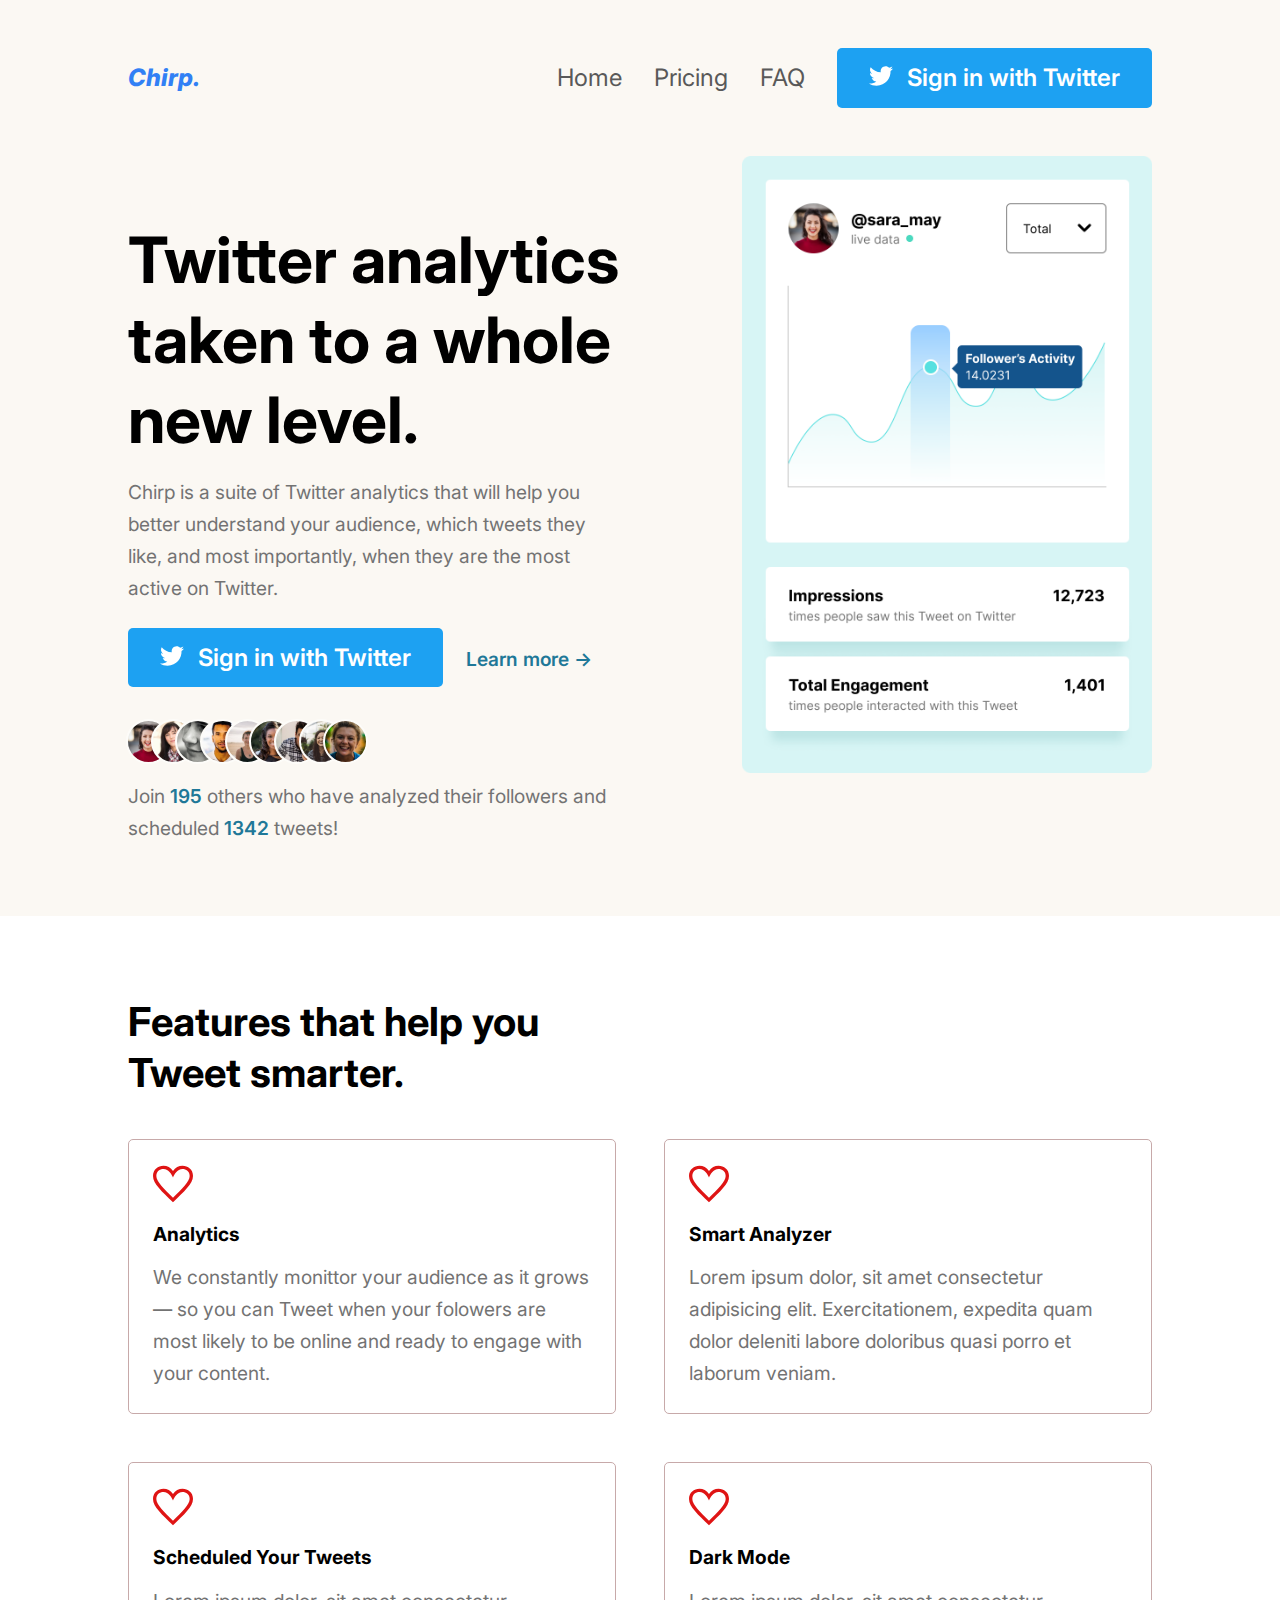
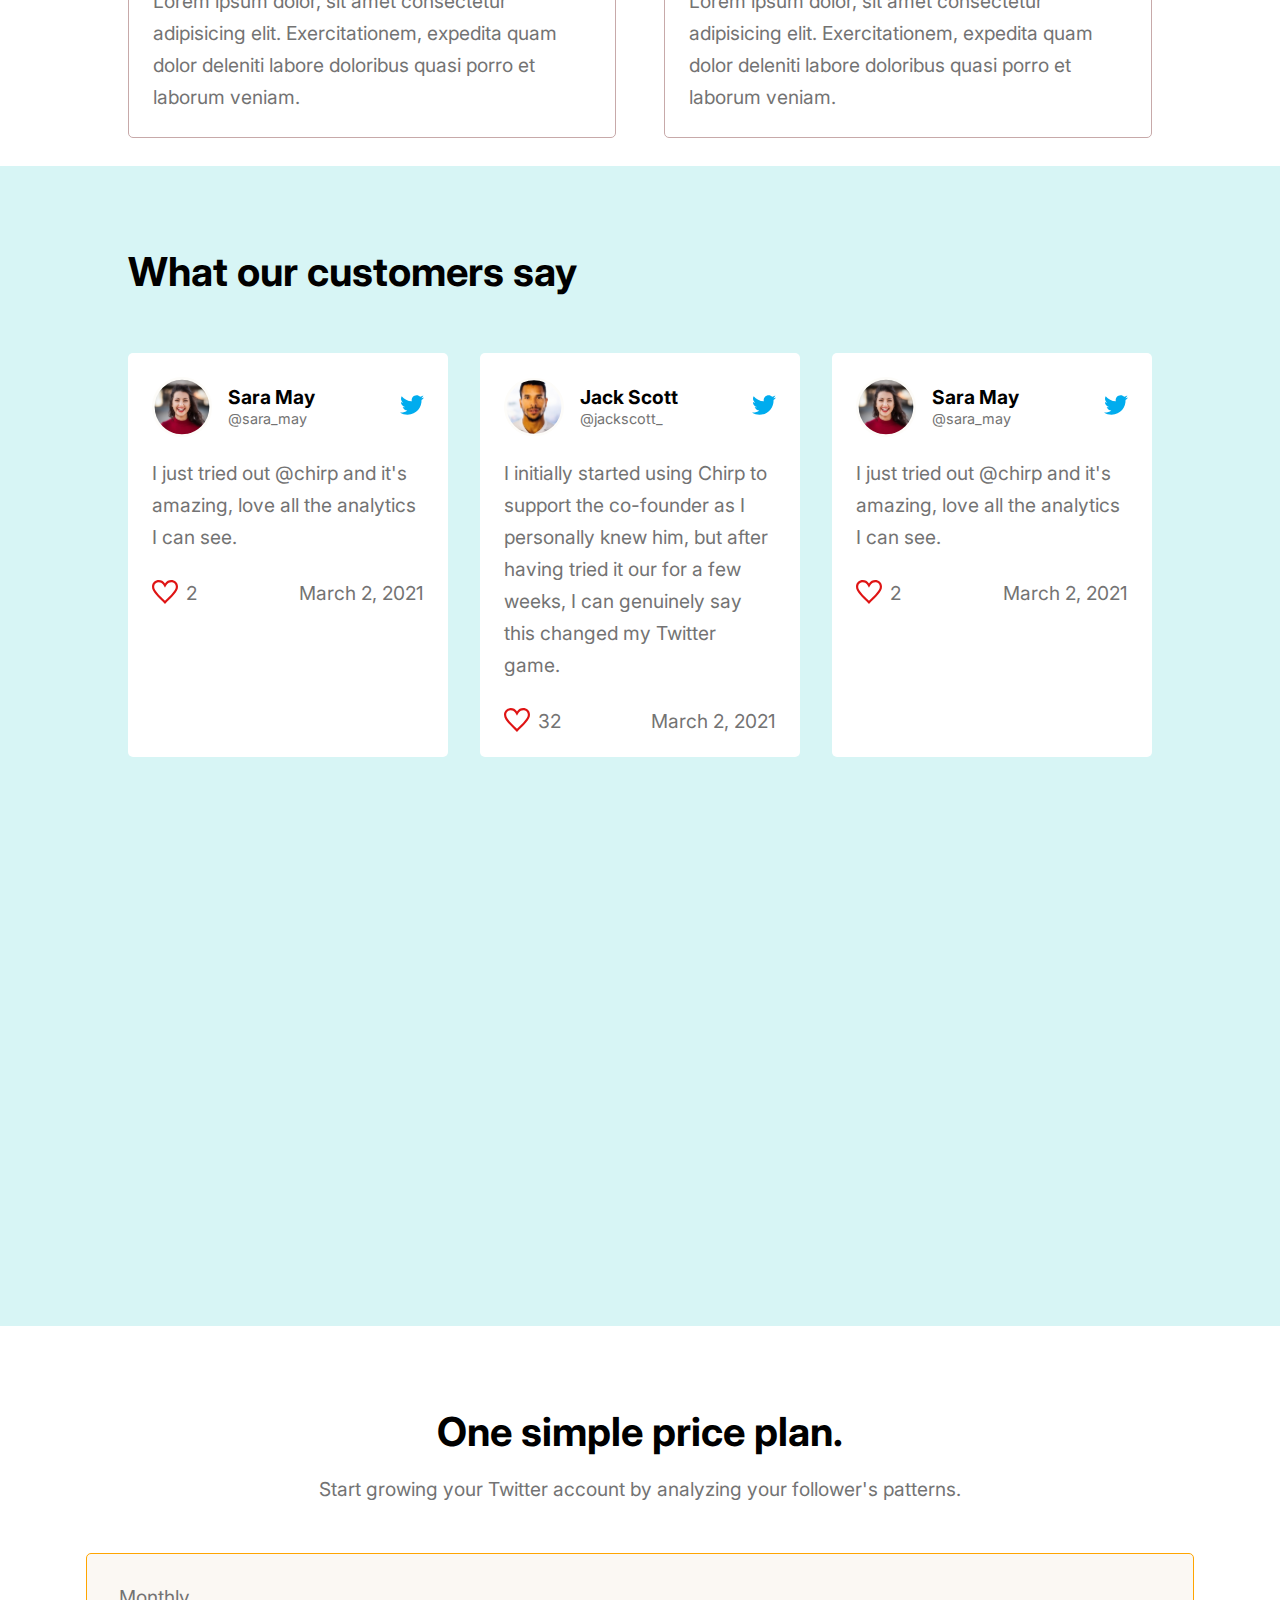
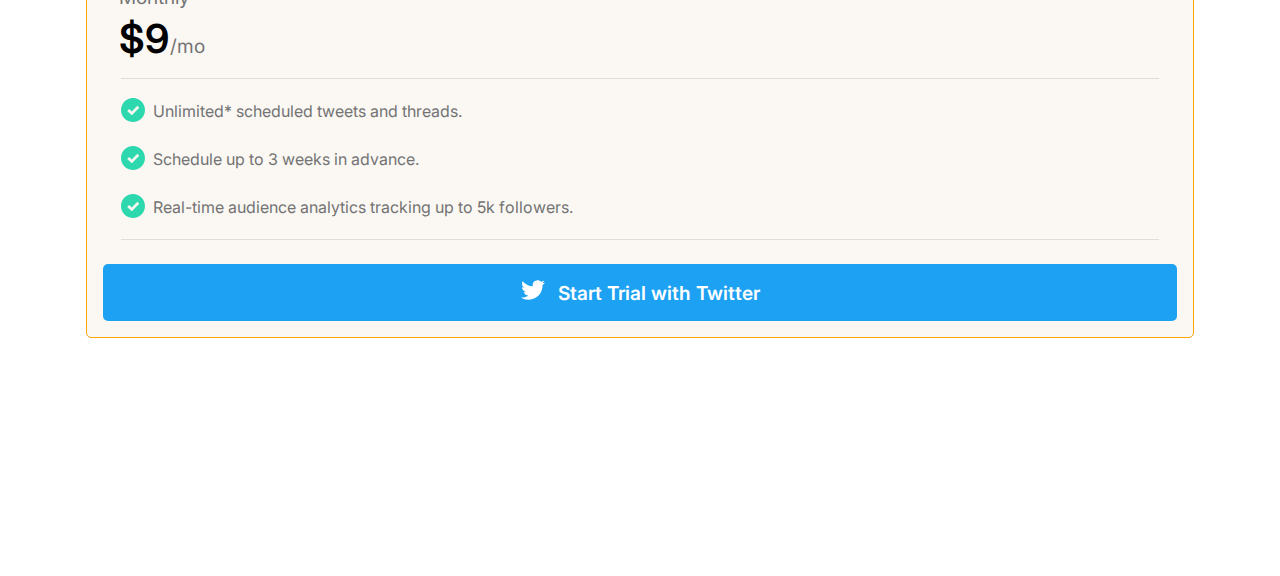
==== commit 2ff283ea: "finished price card" ====
--- a/index.html
+++ b/index.html
@@ -10,7 +10,7 @@
     <link rel="preconnect" href="https://fonts.googleapis.com" />
     <link rel="preconnect" href="https://fonts.gstatic.com" crossorigin />
     <link
-      href="https://fonts.googleapis.com/css2?family=Inter:wght@400;500;600&display=swap"
+      href="https://fonts.googleapis.com/css2?family=Inter:wght@400;500;600;700&display=swap"
       rel="stylesheet"
     />
   </head>
@@ -32,7 +32,7 @@
         </ul>
       </nav>
     </header>
-    <section>
+    <section id="home">
       <div class="container grid--1x2">
         <img
           class="hero__image"
@@ -54,15 +54,15 @@
           </button>
           <a class="link-arrow" href="#">Learn more</a>
           <div class="image__stack">
-            <div><img src="images/userAvatar01.svg" alt="" /></div>
-            <div><img src="images/userAvatar02.svg" alt="" /></div>
-            <div><img src="images/userAvatar03.svg" alt="" /></div>
-            <div><img src="images/userAvatar04.svg" alt="" /></div>
-            <div><img src="images/userAvatar05.svg" alt="" /></div>
-            <div><img src="images/userAvatar06.svg" alt="" /></div>
-            <div><img src="images/userAvatar07.svg" alt="" /></div>
-            <div><img src="images/userAvatar08.svg" alt="" /></div>
-            <div><img src="images/userAvatar09.svg" alt="" /></div>
+            <img src="images/userAvatar01.svg" alt="" />
+            <img src="images/userAvatar02.svg" alt="" />
+            <img src="images/userAvatar03.svg" alt="" />
+            <img src="images/userAvatar04.svg" alt="" />
+            <img src="images/userAvatar05.svg" alt="" />
+            <img src="images/userAvatar06.svg" alt="" />
+            <img src="images/userAvatar07.svg" alt="" />
+            <img src="images/userAvatar08.svg" alt="" />
+            <img src="images/userAvatar09.svg" alt="" />
           </div>
           <p>
             Join <span id="bold-color">195</span> others who have analyzed their
@@ -72,7 +72,7 @@
         </div>
       </div>
     </section>
-    <section>
+    <section id="features">
       <div class="block--white">
         <h1 class="features__heading">Features that help you Tweet smarter.</h1>
         <div class="container features__grid grid--2x2">
@@ -115,67 +115,119 @@
         </div>
       </div>
     </section>
-    <section>
+    <section id="testimonials">
       <div class="block--blue">
         <h1 class="quotes__heading">What our customers say</h1>
         <div class="quotes__grid grid--1x3">
           <div class="tweet__card">
             <div class="tweet__profile">
-              <img class="tweet__avatar" src="images/userAvatar01.svg" alt="">
+              <img class="tweet__avatar" src="images/userAvatar01.svg" alt="" />
               <aside class="tweet__names">
                 <p class="tweet__name"><b>Sara May</b></p>
                 <p class="tweet__handle">@sara_may</p>
               </aside>
-              <div class="icon__box"><img class="twitter__icon tweet__icon" src="images/Twitter (Blue).svg" alt="" /></div>
+              <div class="icon__box">
+                <img
+                  class="twitter__icon tweet__icon"
+                  src="images/Twitter (Blue).svg"
+                  alt=""
+                />
+              </div>
             </div>
             <p class="tweet__text">
-              I just tried out @chirp and it's amazing, love all the analytics I can
-              see.
+              I just tried out @chirp and it's amazing, love all the analytics I
+              can see.
             </p>
             <footer>
               <img class="icon like__icon" src="images/Like.svg" alt="" />
-              <p class="like__count">2</p><span class="tweet__date">March 2, 2021</span>
+              <p class="like__count">2</p>
+              <span class="tweet__date">March 2, 2021</span>
             </footer>
           </div>
           <div class="tweet__card">
             <div class="tweet__profile">
-              <img class="tweet__avatar" src="images/userAvatar01.svg" alt="">
+              <img class="tweet__avatar" src="images/userAvatar04.svg" alt="" />
+              <aside class="tweet__names">
+                <p class="tweet__name"><b>Jack Scott</b></p>
+                <p class="tweet__handle">@jackscott_</p>
+              </aside>
+              <div class="icon__box">
+                <img
+                  class="twitter__icon tweet__icon"
+                  src="images/Twitter (Blue).svg"
+                  alt=""
+                />
+              </div>
+            </div>
+            <p class="tweet__text">
+              I initially started using Chirp to support the co-founder as I
+              personally knew him, but after having tried it our for a few
+              weeks, I can genuinely say this changed my Twitter game.
+            </p>
+            <footer>
+              <img class="icon like__icon" src="images/Like.svg" alt="" />
+              <p class="like__count">32</p>
+              <span class="tweet__date">March 2, 2021</span>
+            </footer>
+          </div>
+          <div class="tweet__card">
+            <div class="tweet__profile">
+              <img class="tweet__avatar" src="images/userAvatar01.svg" alt="" />
               <aside class="tweet__names">
                 <p class="tweet__name"><b>Sara May</b></p>
                 <p class="tweet__handle">@sara_may</p>
               </aside>
-              <div class="icon__box"><img class="twitter__icon tweet__icon" src="images/Twitter (Blue).svg" alt="" /></div>
+              <div class="icon__box">
+                <img
+                  class="twitter__icon tweet__icon"
+                  src="images/Twitter (Blue).svg"
+                  alt=""
+                />
+              </div>
             </div>
             <p class="tweet__text">
-              I just tried out @chirp and it's amazing, love all the analytics I can
-              see.
+              I just tried out @chirp and it's amazing, love all the analytics I
+              can see.
             </p>
             <footer>
               <img class="icon like__icon" src="images/Like.svg" alt="" />
-              <p class="like__count">2</p><span class="tweet__date">March 2, 2021</span>
+              <p class="like__count">2</p>
+              <span class="tweet__date">March 2, 2021</span>
             </footer>
           </div>
-          <div class="tweet__card">
-            <div class="tweet__profile">
-              <img class="tweet__avatar" src="images/userAvatar01.svg" alt="">
-              <aside class="tweet__names">
-                <p class="tweet__name"><b>Sara May</b></p>
-                <p class="tweet__handle">@sara_may</p>
-              </aside>
-              <div class="icon__box"><img class="twitter__icon tweet__icon" src="images/Twitter (Blue).svg" alt="" /></div>
-            </div>
-            <p class="tweet__text">
-              I just tried out @chirp and it's amazing, love all the analytics I can
-              see.
-            </p>
-            <footer>
-              <img class="icon like__icon" src="images/Like.svg" alt="" />
-              <p class="like__count">2</p><span class="tweet__date">March 2, 2021</span>
-            </footer>
-          </div>
-        </div>
-        <div></div>
-        <div></div>
+        </div>
+      </div>
+    </section>
+    <section id="pricing">
+      <div class="block--white">
+        <header>
+          <h1 class="features__heading">One simple price plan.</h2>
+          <p>
+            Start growing your Twitter account by analyzing your follower's patterns.
+          </p>
+        </header>
+        <div class="plan__card">
+          <header class="card__header">
+            <h2 class="plan__name">Monthly</h2>
+            <span class="plan__price">$9</span>
+            <span class="plan__billing-cycle">/mo</span>
+          </header>
+          <div class="card__body">
+            <ul class="plan__list list--tick">
+              <li class="list__item">
+                Unlimited* scheduled tweets and threads.</li>
+              <li class="list__item">
+                Schedule up to 3 weeks in advance.</li>
+              <li class="list__item">
+                Real-time audience analytics tracking up to 5k followers.
+              </li>
+            </ul>
+          </div>
+          <button class="btn card__button">
+            <img class="twitter__icon" src="images/Twitter.svg" alt="" /> Start
+            Trial with Twitter
+          </button>
+        </div>
       </div>
     </section>
     <script src="main.js"></script>
--- a/styles.css
+++ b/styles.css
@@ -14,7 +14,7 @@
 }
 
 li {
-  list-style: none;
+  /* list-style: none; */
 }
 
 h1 {
@@ -53,6 +53,7 @@
 .nav__list {
   width: 100%;
   text-align: center;
+  list-style: none;
 }
 
 .nav__item {
@@ -199,7 +200,7 @@
 .block--blue {
   display: block;
   background: #d7f5f5;
-  height: 1000px;
+  height: 1160px;
   /* margin-top: 3rem; */
 }
 
@@ -295,6 +296,85 @@
   margin-top: 5px;
 }
 
+.plan__card {
+  width: 86.5%;
+  min-width: 330px;
+  margin: auto;
+  background: #fbf8f3;
+  border: 1px solid orange;
+  border-radius: 5px;
+  padding: 1rem;
+  margin-top: 3rem;
+}
+
+#pricing h1 {
+  text-align: center;
+}
+
+#pricing .block--white {
+  margin: 0;
+}
+
+#pricing .features__heading {
+  margin: 0 auto;
+  padding-bottom: 1rem;
+}
+
+#pricing p {
+  width: 80%;
+  margin: auto;
+  text-align: center;
+}
+
+.plan__name {
+  justify-content: left;
+  font-weight: 400;
+  color: #737373;
+  margin-bottom: 0.5rem;
+  margin-top: 1rem;
+  margin-left: 1rem;
+}
+
+.plan__price {
+  font-size: 2.5rem;
+  font-weight: 600;
+  margin-left: 1rem;;
+}
+
+.plan__billing-cycle {
+  color: #737373;
+  margin-left: -0.2rem;
+  font-size: 1.2rem;
+}
+
+.card__body {
+  border-top: 1px solid rgba(115, 115, 115, 0.2);
+  border-bottom: 1px solid rgba(115, 115, 115, 0.2);
+  margin: 1rem 1.1rem;
+  padding: 1rem 0;
+  padding-bottom: 0;
+  margin-bottom: 1.5rem;
+}
+
+.plan__list {
+  line-height: 2rem;
+  color: #737373;
+}
+
+.list__item {
+  background: url('images/Checkmark.svg') no-repeat 0 3px;
+  padding-left: 2rem;
+  margin-bottom: 1rem;
+  list-style: none;
+}
+
+.card__button {
+  font-size: 1.2rem;
+  width: 100%;
+  margin: auto;
+}
+
+
 @media screen and (min-width: 800px) {
 
   p {
@@ -396,5 +476,28 @@
     grid-row-start: 2;
   }
 
-}
-
+  .quotes__heading {
+    width: 80%;
+    margin: auto;
+    padding-top: 5rem;
+  }
+
+  .quotes__grid {
+    flex-direction: row;
+    width: 80%;
+    margin: auto;
+    justify-content: space-evenly;
+    /* grid-auto-rows: auto; */
+  }
+
+  .tweet__card {
+    margin: 0;
+    max-width: 25vw;
+  }
+
+  /* .grid--1x3 {
+    grid-template-columns: repeat(auto-fit, minmax(200px, 1fr));
+  } */
+
+}
+
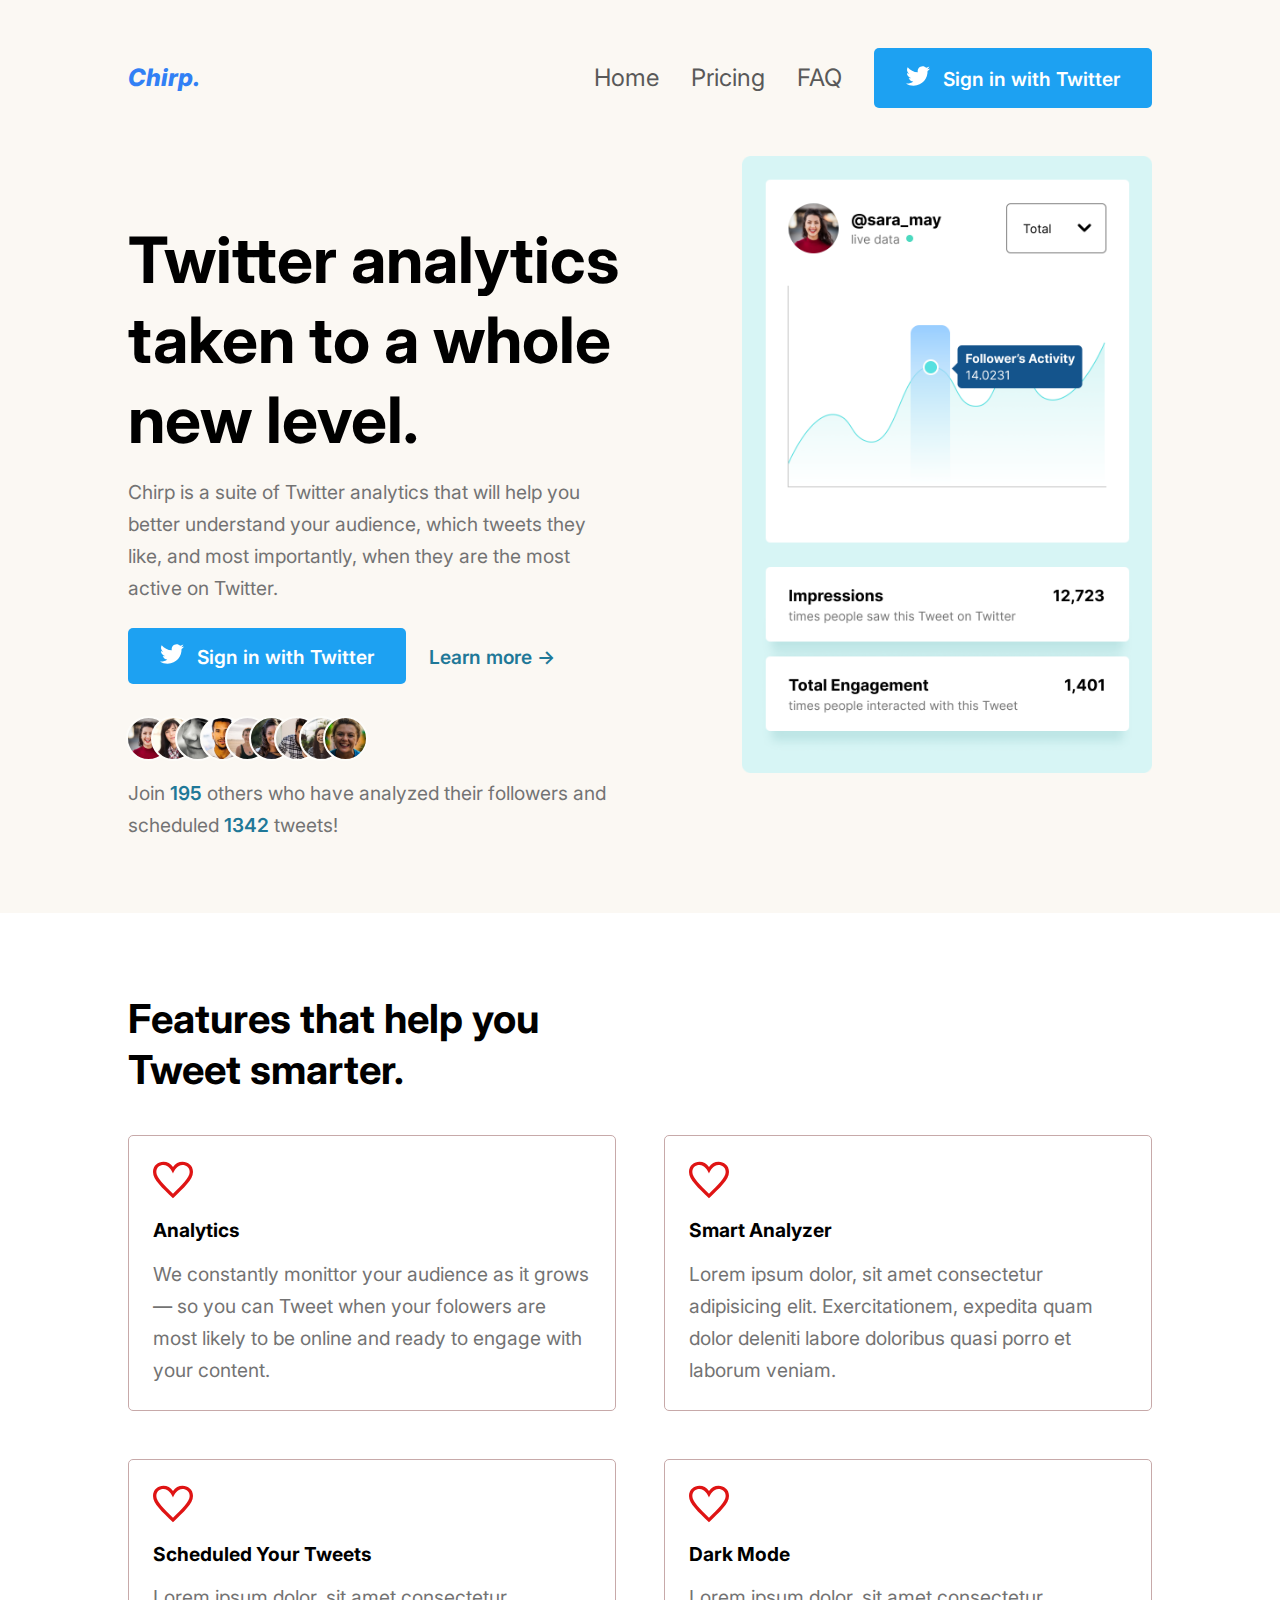
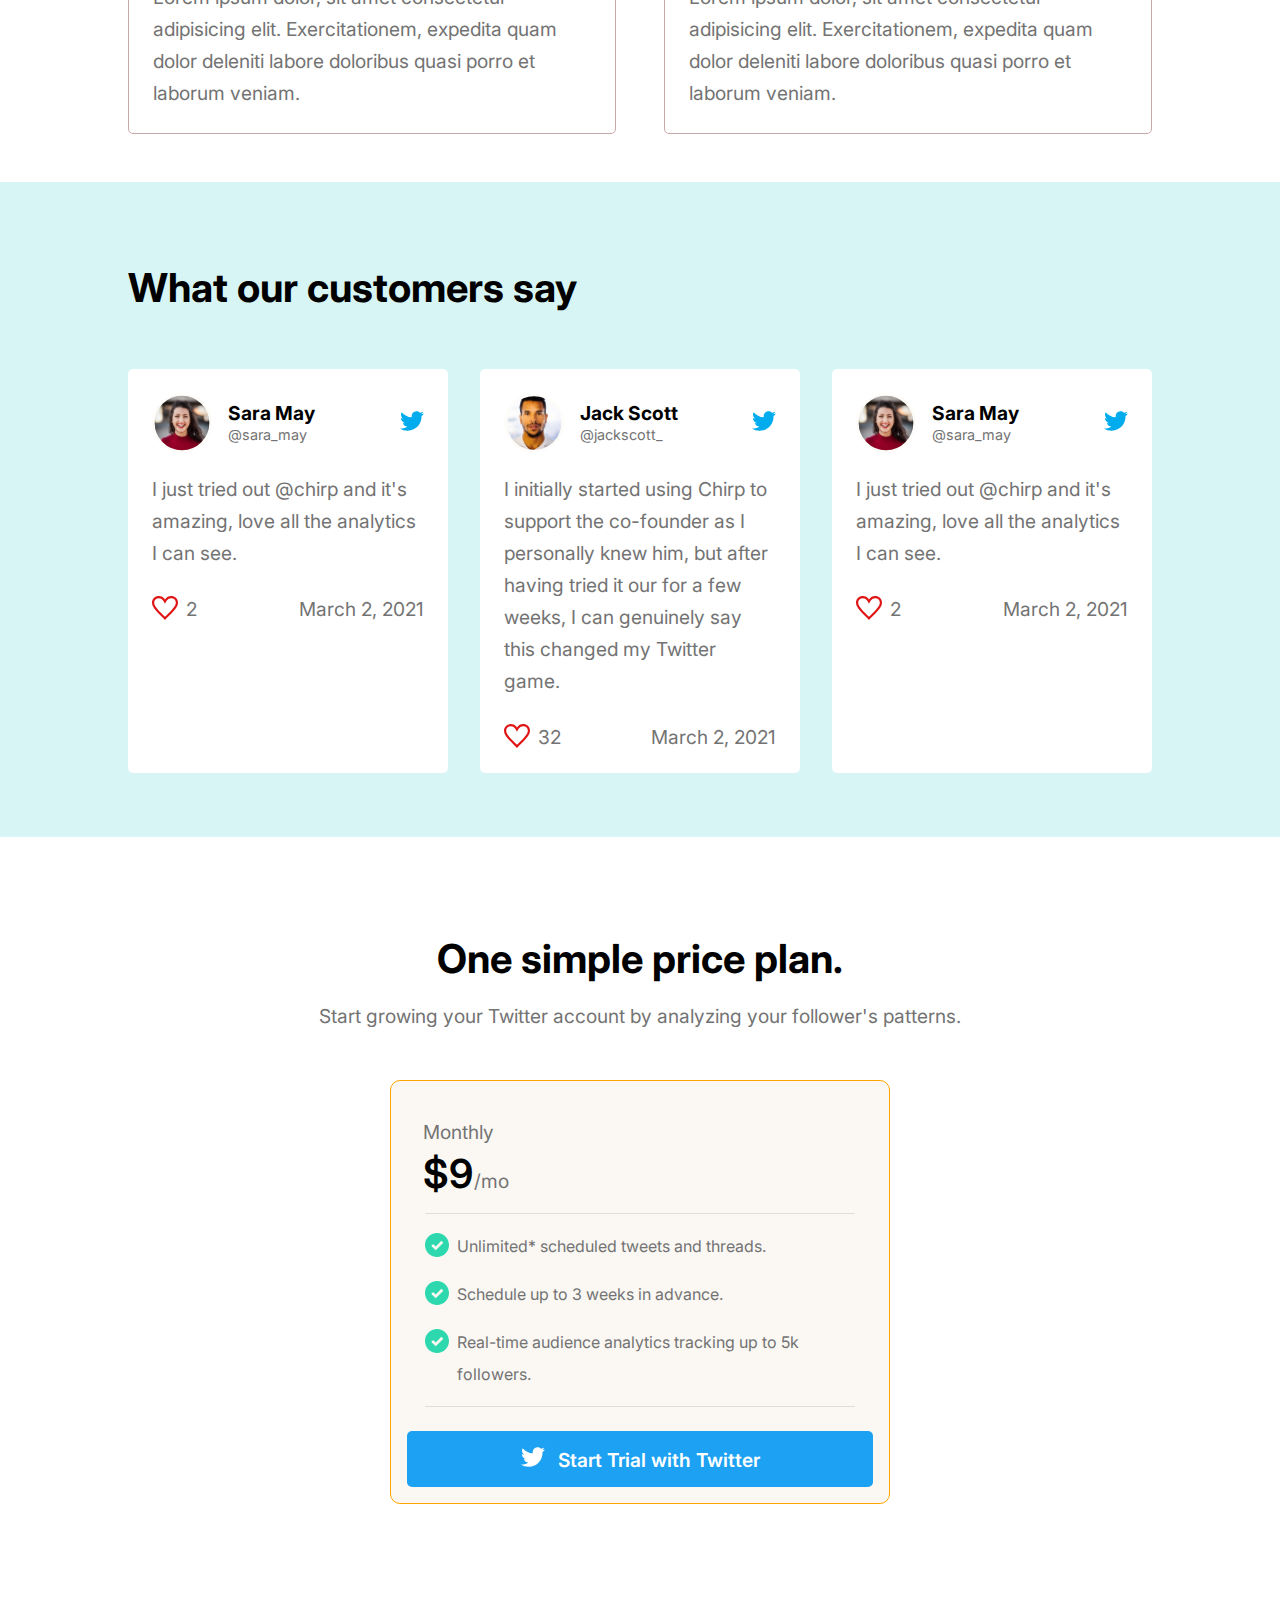
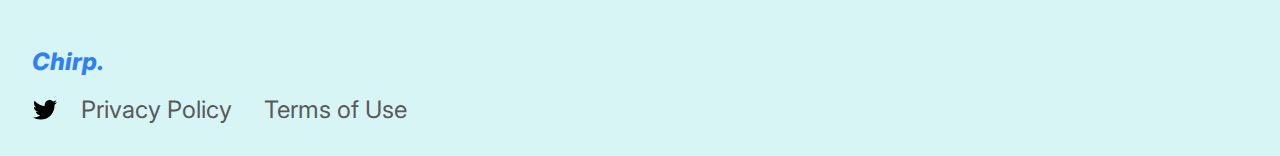
==== commit 7f6db2ca: "final push for now. ipad size coule use work." ====
--- a/index.html
+++ b/index.html
@@ -21,10 +21,10 @@
         <svg class="icon nav__toggler">
           <use xlink:href="images/sprite.svg#Hamburger Menu"></use>
         </svg>
-        <ul class="list nav__list collapsible__content">
-          <li class="nav__item"><a href="#">Home</a></li>
-          <li class="nav__item"><a href="#">Pricing</a></li>
-          <li class="nav__item"><a href="#">FAQ</a></li>
+        <ul class="nav__list collapsible__content">
+          <li class="nav__item"><a href="/">Home</a></li>
+          <li class="nav__item"><a href="#Pricing">Pricing</a></li>
+          <li class="nav__item"><a href="#Features">FAQ</a></li>
           <button class="btn nav__button">
             <img class="twitter__icon" src="images/Twitter.svg" alt="" />
             Sign in with Twitter
@@ -32,7 +32,7 @@
         </ul>
       </nav>
     </header>
-    <section id="home">
+    <section id="Home">
       <div class="container grid--1x2">
         <img
           class="hero__image"
@@ -72,164 +72,166 @@
         </div>
       </div>
     </section>
-    <section id="features">
-      <div class="block--white">
-        <h1 class="features__heading">Features that help you Tweet smarter.</h1>
-        <div class="container features__grid grid--2x2">
-          <div class="grid__item">
-            <img class="icon" src="images/Like.svg" alt="" />
-            <h2>Analytics</h2>
-            <p>
-              We constantly monittor your audience as it grows — so you can
-              Tweet when your folowers are most likely to be online and ready to
-              engage with your content.
-            </p>
-          </div>
-          <div class="grid__item">
-            <img class="icon" src="images/Like.svg" alt="" />
-            <h2>Smart Analyzer</h2>
-            <p>
-              Lorem ipsum dolor, sit amet consectetur adipisicing elit.
-              Exercitationem, expedita quam dolor deleniti labore doloribus
-              quasi porro et laborum veniam.
-            </p>
-          </div>
-          <div class="grid__item">
-            <img class="icon" src="images/Like.svg" alt="" />
-            <h2>Scheduled Your Tweets</h2>
-            <p>
-              Lorem ipsum dolor, sit amet consectetur adipisicing elit.
-              Exercitationem, expedita quam dolor deleniti labore doloribus
-              quasi porro et laborum veniam.
-            </p>
-          </div>
-          <div class="grid__item">
-            <img class="icon" src="images/Like.svg" alt="" />
-            <h2>Dark Mode</h2>
-            <p>
-              Lorem ipsum dolor, sit amet consectetur adipisicing elit.
-              Exercitationem, expedita quam dolor deleniti labore doloribus
-              quasi porro et laborum veniam.
-            </p>
-          </div>
-        </div>
-      </div>
-    </section>
-    <section id="testimonials">
-      <div class="block--blue">
-        <h1 class="quotes__heading">What our customers say</h1>
-        <div class="quotes__grid grid--1x3">
-          <div class="tweet__card">
-            <div class="tweet__profile">
-              <img class="tweet__avatar" src="images/userAvatar01.svg" alt="" />
-              <aside class="tweet__names">
-                <p class="tweet__name"><b>Sara May</b></p>
-                <p class="tweet__handle">@sara_may</p>
-              </aside>
-              <div class="icon__box">
-                <img
-                  class="twitter__icon tweet__icon"
-                  src="images/Twitter (Blue).svg"
-                  alt=""
-                />
-              </div>
+    <section id="Features">
+      <h1 class="features__heading">Features that help you Tweet smarter.</h1>
+      <div class="container features__grid grid--2x2">
+        <div class="grid__item">
+          <img class="icon" src="images/Like.svg" alt="" />
+          <h2>Analytics</h2>
+          <p>
+            We constantly monittor your audience as it grows — so you can
+            Tweet when your folowers are most likely to be online and ready to
+            engage with your content.
+          </p>
+        </div>
+        <div class="grid__item">
+          <img class="icon" src="images/Like.svg" alt="" />
+          <h2>Smart Analyzer</h2>
+          <p>
+            Lorem ipsum dolor, sit amet consectetur adipisicing elit.
+            Exercitationem, expedita quam dolor deleniti labore doloribus
+            quasi porro et laborum veniam.
+          </p>
+        </div>
+        <div class="grid__item">
+          <img class="icon" src="images/Like.svg" alt="" />
+          <h2>Scheduled Your Tweets</h2>
+          <p>
+            Lorem ipsum dolor, sit amet consectetur adipisicing elit.
+            Exercitationem, expedita quam dolor deleniti labore doloribus
+            quasi porro et laborum veniam.
+          </p>
+        </div>
+        <div class="grid__item">
+          <img class="icon" src="images/Like.svg" alt="" />
+          <h2>Dark Mode</h2>
+          <p>
+            Lorem ipsum dolor, sit amet consectetur adipisicing elit.
+            Exercitationem, expedita quam dolor deleniti labore doloribus
+            quasi porro et laborum veniam.
+          </p>
+        </div>
+      </div>
+    </section>
+    <section id="Testimonials">
+      <h1 class="quotes__heading">What our customers say</h1>
+      <div class="quotes__grid grid--1x3">
+        <div class="tweet__card">
+          <div class="tweet__profile">
+            <img class="tweet__avatar" src="images/userAvatar01.svg" alt="" />
+            <aside class="tweet__names">
+              <p class="tweet__name"><b>Sara May</b></p>
+              <p class="tweet__handle">@sara_may</p>
+            </aside>
+            <div class="icon__box">
+              <img
+                class="twitter__icon tweet__icon"
+                src="images/Twitter (Blue).svg"
+                alt=""
+              />
             </div>
-            <p class="tweet__text">
-              I just tried out @chirp and it's amazing, love all the analytics I
-              can see.
-            </p>
-            <footer>
-              <img class="icon like__icon" src="images/Like.svg" alt="" />
-              <p class="like__count">2</p>
-              <span class="tweet__date">March 2, 2021</span>
-            </footer>
-          </div>
-          <div class="tweet__card">
-            <div class="tweet__profile">
-              <img class="tweet__avatar" src="images/userAvatar04.svg" alt="" />
-              <aside class="tweet__names">
-                <p class="tweet__name"><b>Jack Scott</b></p>
-                <p class="tweet__handle">@jackscott_</p>
-              </aside>
-              <div class="icon__box">
-                <img
-                  class="twitter__icon tweet__icon"
-                  src="images/Twitter (Blue).svg"
-                  alt=""
-                />
-              </div>
+          </div>
+          <p class="tweet__text">
+            I just tried out @chirp and it's amazing, love all the analytics I
+            can see.
+          </p>
+          <footer>
+            <img class="icon like__icon" src="images/Like.svg" alt="" />
+            <p class="like__count">2</p>
+            <span class="tweet__date">March 2, 2021</span>
+          </footer>
+        </div>
+        <div class="tweet__card">
+          <div class="tweet__profile">
+            <img class="tweet__avatar" src="images/userAvatar04.svg" alt="" />
+            <aside class="tweet__names">
+              <p class="tweet__name"><b>Jack Scott</b></p>
+              <p class="tweet__handle">@jackscott_</p>
+            </aside>
+            <div class="icon__box">
+              <img
+                class="twitter__icon tweet__icon"
+                src="images/Twitter (Blue).svg"
+                alt=""
+              />
             </div>
-            <p class="tweet__text">
-              I initially started using Chirp to support the co-founder as I
-              personally knew him, but after having tried it our for a few
-              weeks, I can genuinely say this changed my Twitter game.
-            </p>
-            <footer>
-              <img class="icon like__icon" src="images/Like.svg" alt="" />
-              <p class="like__count">32</p>
-              <span class="tweet__date">March 2, 2021</span>
-            </footer>
-          </div>
-          <div class="tweet__card">
-            <div class="tweet__profile">
-              <img class="tweet__avatar" src="images/userAvatar01.svg" alt="" />
-              <aside class="tweet__names">
-                <p class="tweet__name"><b>Sara May</b></p>
-                <p class="tweet__handle">@sara_may</p>
-              </aside>
-              <div class="icon__box">
-                <img
-                  class="twitter__icon tweet__icon"
-                  src="images/Twitter (Blue).svg"
-                  alt=""
-                />
-              </div>
+          </div>
+          <p class="tweet__text">
+            I initially started using Chirp to support the co-founder as I
+            personally knew him, but after having tried it our for a few
+            weeks, I can genuinely say this changed my Twitter game.
+          </p>
+          <footer>
+            <img class="icon like__icon" src="images/Like.svg" alt="" />
+            <p class="like__count">32</p>
+            <span class="tweet__date">March 2, 2021</span>
+          </footer>
+        </div>
+        <div class="tweet__card">
+          <div class="tweet__profile">
+            <img class="tweet__avatar" src="images/userAvatar01.svg" alt="" />
+            <aside class="tweet__names">
+              <p class="tweet__name"><b>Sara May</b></p>
+              <p class="tweet__handle">@sara_may</p>
+            </aside>
+            <div class="icon__box">
+              <img
+                class="twitter__icon tweet__icon"
+                src="images/Twitter (Blue).svg"
+                alt=""
+              />
             </div>
-            <p class="tweet__text">
-              I just tried out @chirp and it's amazing, love all the analytics I
-              can see.
-            </p>
-            <footer>
-              <img class="icon like__icon" src="images/Like.svg" alt="" />
-              <p class="like__count">2</p>
-              <span class="tweet__date">March 2, 2021</span>
-            </footer>
-          </div>
-        </div>
-      </div>
-    </section>
-    <section id="pricing">
-      <div class="block--white">
-        <header>
-          <h1 class="features__heading">One simple price plan.</h2>
-          <p>
-            Start growing your Twitter account by analyzing your follower's patterns.
-          </p>
+          </div>
+          <p class="tweet__text">
+            I just tried out @chirp and it's amazing, love all the analytics I
+            can see.
+          </p>
+          <footer>
+            <img class="icon like__icon" src="images/Like.svg" alt="" />
+            <p class="like__count">2</p>
+            <span class="tweet__date">March 2, 2021</span>
+          </footer>
+        </div>
+      </div>
+    </section>
+    <section id="Pricing">
+      <header>
+        <h1 class="pricing__heading">One simple price plan.</h2>
+        <p>
+          Start growing your Twitter account by analyzing your follower's patterns.
+        </p>
+      </header>
+      <div class="plan__card">
+        <header class="card__header">
+          <h2 class="plan__name">Monthly</h2>
+          <span class="plan__price">$9</span>
+          <span class="plan__billing-cycle">/mo</span>
         </header>
-        <div class="plan__card">
-          <header class="card__header">
-            <h2 class="plan__name">Monthly</h2>
-            <span class="plan__price">$9</span>
-            <span class="plan__billing-cycle">/mo</span>
-          </header>
-          <div class="card__body">
-            <ul class="plan__list list--tick">
-              <li class="list__item">
-                Unlimited* scheduled tweets and threads.</li>
-              <li class="list__item">
-                Schedule up to 3 weeks in advance.</li>
-              <li class="list__item">
-                Real-time audience analytics tracking up to 5k followers.
-              </li>
-            </ul>
-          </div>
-          <button class="btn card__button">
-            <img class="twitter__icon" src="images/Twitter.svg" alt="" /> Start
-            Trial with Twitter
-          </button>
-        </div>
-      </div>
-    </section>
+        <div class="card__body">
+          <ul class="plan__list list--tick">
+            <li class="list__item">
+              Unlimited* scheduled tweets and threads.</li>
+            <li class="list__item">
+              Schedule up to 3 weeks in advance.</li>
+            <li class="list__item">
+              Real-time audience analytics tracking up to 5k followers.
+            </li>
+          </ul>
+        </div>
+        <button class="btn card__button">
+          <img class="twitter__icon" src="images/Twitter.svg" alt="" /> Start
+          Trial with Twitter
+        </button>
+      </div>
+    </section>
+    <footer id="footer">
+      <a class="nav__brand" href="/">Chirp.</a>
+      <ul class="footer__list">
+        <img class="twitter__icon" src="images/Twitter (Black).svg" alt="" />
+        <li class="nav__item"><a href="#">Privacy Policy</a></li>
+        <li class="nav__item"><a href="#">Terms of Use</a></li>
+      </ul>
+    </footer>
     <script src="main.js"></script>
   </body>
 </html>
--- a/styles.css
+++ b/styles.css
@@ -14,7 +14,7 @@
 }
 
 li {
-  /* list-style: none; */
+  list-style: none;
 }
 
 h1 {
@@ -53,7 +53,6 @@
 .nav__list {
   width: 100%;
   text-align: center;
-  list-style: none;
 }
 
 .nav__item {
@@ -104,7 +103,7 @@
   justify-self: center;
   background: #1da1f2;
   color: white;
-  font-size: 1.5rem;
+  font-size: 1.2rem;
 }
 
 .nav__button {
@@ -167,11 +166,10 @@
   color: #1f7898;
 }
 
-.block--white {
-  display: block;
+#Features {
   background: white;
-  height: 1500px;
   margin-top: 3rem;
+  padding-bottom: 3rem;
 }
 
 
@@ -197,11 +195,9 @@
   margin: 0;
 }
 
-.block--blue {
-  display: block;
+#Testimonials {
   background: #d7f5f5;
-  height: 1160px;
-  /* margin-top: 3rem; */
+  padding-bottom: 4rem;
 }
 
 .quotes__heading {
@@ -296,35 +292,39 @@
   margin-top: 5px;
 }
 
+#Pricing {
+  background: white;
+  padding: 6rem 0;
+}
+
+#Pricing h1 {
+  text-align: center;
+}
+
+.pricing__heading {
+  width: 80%;
+  margin: 0 auto;
+  padding-bottom: 1rem;
+}
+
+#Pricing p {
+  width: 80%;
+  margin: auto;
+  text-align: center;
+}
+
 .plan__card {
   width: 86.5%;
-  min-width: 330px;
+  min-width: 343px;
   margin: auto;
   background: #fbf8f3;
   border: 1px solid orange;
-  border-radius: 5px;
+  border-radius: 10px;
   padding: 1rem;
+  padding-top: 1.5rem;
   margin-top: 3rem;
 }
 
-#pricing h1 {
-  text-align: center;
-}
-
-#pricing .block--white {
-  margin: 0;
-}
-
-#pricing .features__heading {
-  margin: 0 auto;
-  padding-bottom: 1rem;
-}
-
-#pricing p {
-  width: 80%;
-  margin: auto;
-  text-align: center;
-}
 
 .plan__name {
   justify-content: left;
@@ -365,7 +365,6 @@
   background: url('images/Checkmark.svg') no-repeat 0 3px;
   padding-left: 2rem;
   margin-bottom: 1rem;
-  list-style: none;
 }
 
 .card__button {
@@ -374,6 +373,23 @@
   margin: auto;
 }
 
+#footer {
+  background: #d7f5f5;
+  padding: 2rem;
+  padding-bottom: 1rem;
+}
+
+.footer__list {
+  width: auto;
+  display: flex;
+  font-size: 1.6rem;
+  max-height: 100%;
+  opacity: 1;
+}
+
+footer .nav__item {
+  border: none;
+}
 
 @media screen and (min-width: 800px) {
 
@@ -427,7 +443,6 @@
   }
 
   .hero__image {
-    /* margin-top: 1rem; */
     grid-column: 2;
     width: 80%;
     justify-self: right;
@@ -487,7 +502,6 @@
     width: 80%;
     margin: auto;
     justify-content: space-evenly;
-    /* grid-auto-rows: auto; */
   }
 
   .tweet__card {
@@ -495,9 +509,9 @@
     max-width: 25vw;
   }
 
-  /* .grid--1x3 {
-    grid-template-columns: repeat(auto-fit, minmax(200px, 1fr));
-  } */
-
-}
-
+  .plan__card {
+    max-width: 500px;
+  }
+
+}
+
